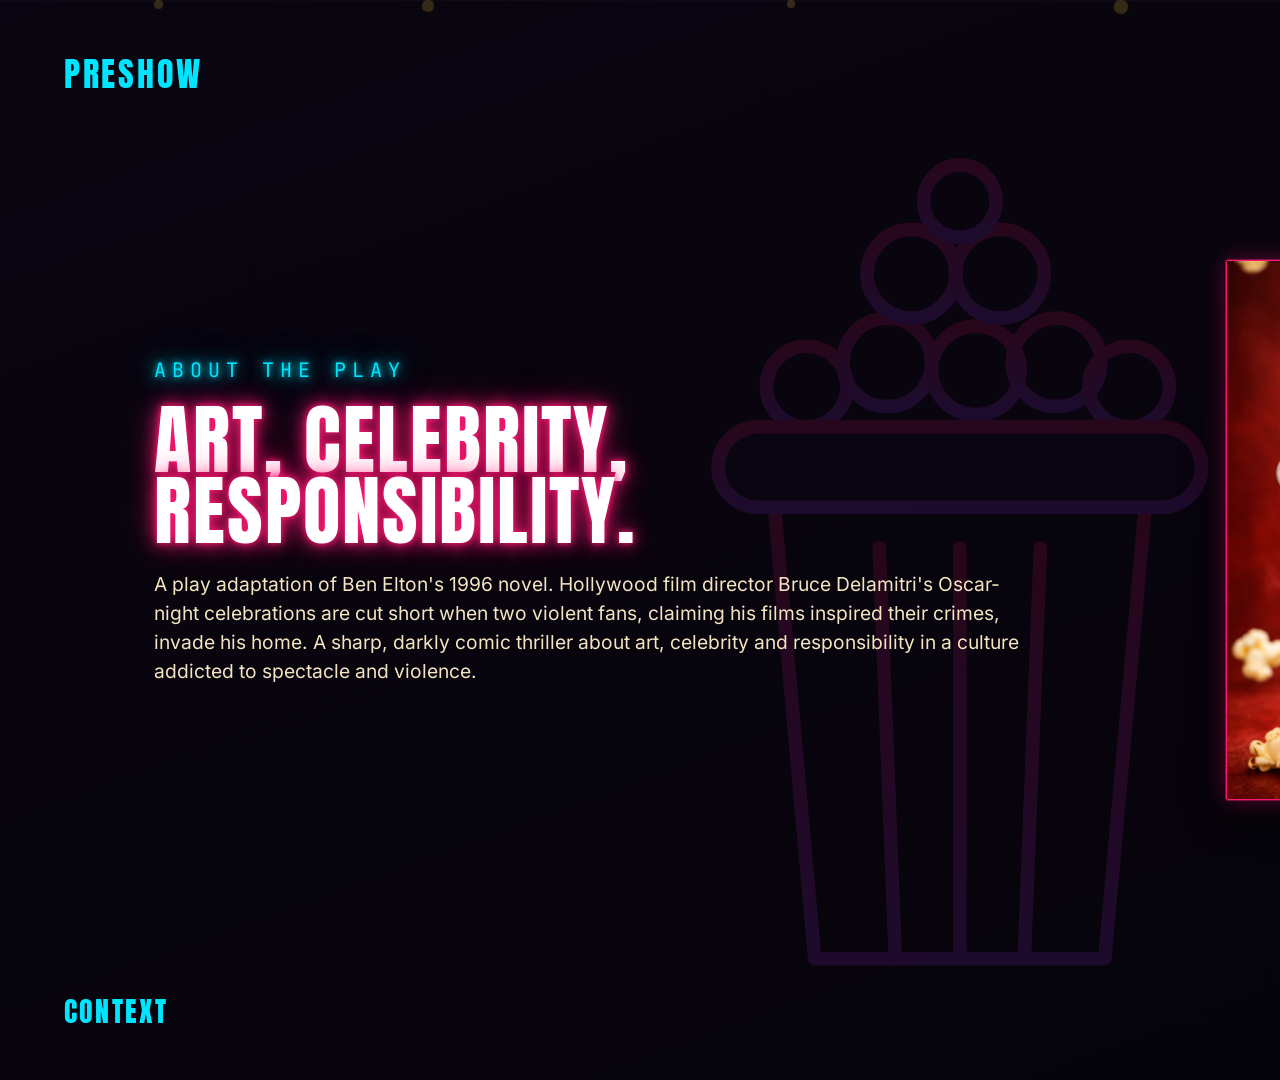
==== index.html @ e2b4a4ac "Popcorn foyer preview" ====
<!DOCTYPE html>
<html lang="en">
<head>
<meta charset="utf-8">
<meta name="viewport" content="width=device-width, initial-scale=1.0">
<title>Criterion Foyer Display</title>
<link rel="stylesheet" href="style.css">
</head>
<body class="nextgen-foyer" data-phase="preshow">
<div class="ng-shell">
  <div class="ng-watermark" aria-hidden="true"></div>

  <!-- Ambient layers (ported from popcorn-foyer-preview.html) -->
  <div class="ng-ambient" aria-hidden="true">
    <span class="kernel k1"></span>
    <span class="kernel k2"></span>
    <span class="kernel k3"></span>
    <span class="kernel k4"></span>
    <span class="kernel k5"></span>
    <span class="kernel k6"></span>
    <svg class="ng-bucket" viewBox="0 0 100 120" xmlns="http://www.w3.org/2000/svg" preserveAspectRatio="xMidYMid meet">
      <defs>
        <linearGradient id="wmGrad" x1="0" y1="0" x2="0" y2="1">
          <stop offset="0%" stop-color="#FF1A75"/>
          <stop offset="100%" stop-color="#B43BFF"/>
        </linearGradient>
      </defs>
      <g fill="none" stroke="url(#wmGrad)" stroke-width="1.4" stroke-linejoin="round" stroke-linecap="round">
        <circle cx="31" cy="41" r="5"/>
        <circle cx="41" cy="38" r="5.5"/>
        <circle cx="52" cy="39" r="5.5"/>
        <circle cx="62" cy="38" r="5.5"/>
        <circle cx="71" cy="41" r="5"/>
        <circle cx="44" cy="27" r="5.5"/>
        <circle cx="55" cy="27" r="5.5"/>
        <circle cx="50" cy="18" r="4.5"/>
        <path d="M 27 56 L 32 112 L 68 112 L 73 56"/>
        <line x1="40" y1="61" x2="42" y2="112"/>
        <line x1="50" y1="61" x2="50" y2="112"/>
        <line x1="60" y1="61" x2="58" y2="112"/>
        <rect x="20" y="46" width="60" height="10" rx="5" fill="#1A0E2A"/>
      </g>
    </svg>
  </div>

  <div class="on-air" id="on-air"><span class="on-air-dot"></span> <span>ON AIR</span></div>

  <div class="ng-topline">
    <div class="ng-phase" id="phase-label">Loading</div>
    <div class="ng-show" id="show-label">Criterion Theatre</div>
  </div>
  <div class="ng-stage" id="stage"></div>
  <div class="ng-caption" id="caption"></div>

  <div class="criterion-mark" title="The Criterion Theatre, Earlsdon" aria-hidden="true">
    <img src="assets/criterion-logo-neon.png?v=2" alt="">
  </div>
</div>

<script type="module">
  import { getActiveShow, startShowPolling } from "./js/show-resolver.js";
  import { loadTheme } from "./js/theme-loader.js";
  import { Scheduler } from "./js/scheduler.js";
  import { renderSlideHTML } from "./js/slide-templates.js";

  const params = new URLSearchParams(window.location.search);
  const dwellSeconds = params.get("dwell");
  function resolveRoute(searchParams) {
    const raw = (searchParams.get("phase") || searchParams.get("scene") || "preshow")
      .trim()
      .toLowerCase();
    const phases = new Set(["preshow", "interval", "postshow"]);
    const singleRoutes = {
      welcome: "welcome",
      tonight: "show-info",
    };
    if (raw === "coming-soon") {
      return {
        name: raw,
        phase: "preshow",
        template: null,
        heldTemplates: ["next-production", "next-production-2"],
      };
    }
    if (phases.has(raw)) {
      return { name: raw, phase: raw, template: null };
    }
    if (singleRoutes[raw]) {
      return { name: raw, phase: "preshow", template: singleRoutes[raw] };
    }
    return null;
  }

  function escapeHTML(value) {
    return String(value).replace(/[&<>"']/g, (character) => ({
      "&": "&amp;",
      "<": "&lt;",
      ">": "&gt;",
      '"': "&quot;",
      "'": "&#39;",
    })[character]);
  }

  const route = resolveRoute(params);
  const phase = route?.name || null;
  const houseOpen = params.get("houseOpen") === "1";
  const stage = document.getElementById("stage");
  const caption = document.getElementById("caption");
  const showLabel = document.getElementById("show-label");
  const phaseLabel = document.getElementById("phase-label");
  document.body.dataset.phase = route?.phase || "unavailable";
  let scheduler = null;
  let timer = null;
  let countdownTimer = null;
  let showInfo = null;
  let ctx = null;
  const missingSources = new Set();

  async function fetchJson(url) {
    const response = await fetch(`${url}${url.includes("?") ? "&" : "?"}t=${Date.now()}`, { cache: "no-store" });
    if (!response.ok) {
      throw new Error(`Failed to load ${url}`);
    }
    return response.json();
  }

  function describeItem(item) {
    if (!item) {
      return null;
    }
    if (item.template) {
      return item.template;
    }
    if (!item.source) {
      return item.tag || null;
    }
    try {
      const path = new URL(item.source).pathname;
      return path.split("/").slice(-2).join("/");
    } catch (error) {
      return item.source;
    }
  }

  async function updateState(current, next) {
    await fetch("api/state", {
      method: "POST",
      headers: { "Content-Type": "application/json" },
      body: JSON.stringify({
        show: showInfo?.id || null,
        phase,
        item: describeItem(current),
        next_item: describeItem(next),
      }),
    });
  }

  function setCaption(item) {
    caption.textContent = item?.tag
      ? `${item.tag.replace(/_/g, " ")}`
      : "";
  }

  function clearTimer() {
    if (timer) {
      window.clearTimeout(timer);
      timer = null;
    }
    if (countdownTimer) {
      window.clearInterval(countdownTimer);
      countdownTimer = null;
    }
  }

  function renderMissing(item) {
    if (!item?.source || missingSources.has(item.source)) {
      return;
    }
    missingSources.add(item.source);
    console.warn("Missing foyer asset:", item.source);
  }

  function renderSlide(entry) {
    document.body.classList.remove("media-active");
    ctx.countdown = getCountdownState();
    stage.innerHTML = renderSlideHTML(entry, ctx);
    if (entry.template === "countdown") {
      updateCountdown();
      countdownTimer = window.setInterval(updateCountdown, 60 * 1000);
    }
  }

  function renderVideo(item) {
    document.body.classList.add("media-active");
    stage.innerHTML = "";
    const video = document.createElement("video");
    video.className = "ng-media";
    video.autoplay = true;
    video.muted = true;
    video.playsInline = true;
    video.src = `${ctx.foyerPackBase.replace(/\/$/, "")}/${item.source.replace(/^\//, "")}`;
    video.onerror = () => {
      renderMissing(item);
      advance();
    };
    video.onended = () => advance();
    const videoMeta = ctx.videoItems[item.source] || item;
    if (videoMeta.captions?.required && videoMeta.captions?.verified !== true) {
      console.warn(
        "Spoken-word foyer video requires burnt-in open captions; playback is not blocked in Phase 1:",
        item.source,
      );
    }
    stage.appendChild(video);
  }

  function isVideo(item) {
    return Boolean(item?.source && /\.mp4($|\?)/i.test(item.source));
  }

  function dateAtTime(dateText, timeText) {
    if (!dateText || !/^\d{2}:\d{2}$/.test(timeText || "")) {
      return null;
    }
    const [year, month, day] = dateText.split("-").map(Number);
    const [hour, minute] = timeText.split(":").map(Number);
    return new Date(year, month - 1, day, hour, minute, 0, 0);
  }

  function minutesBetween(startText, endText) {
    const start = dateAtTime("2000-01-01", startText);
    let end = dateAtTime("2000-01-01", endText);
    if (!start || !end) {
      return null;
    }
    if (end < start) {
      end = new Date(end.getTime() + 24 * 60 * 60 * 1000);
    }
    return Math.round((end - start) / 60000);
  }

  function selectPerformance(performances) {
    const list = performances?.performances || [];
    const requestedDay = params.get("day");
    const today = new Date();
    const localDay = [
      today.getFullYear(),
      String(today.getMonth() + 1).padStart(2, "0"),
      String(today.getDate()).padStart(2, "0"),
    ].join("-");
    return list.find(entry => entry.date === requestedDay)
      || list.find(entry => entry.date === localDay)
      || list.find(entry => entry.date >= localDay)
      || list[list.length - 1]
      || null;
  }

  function countdownTarget(performance, showMeta) {
    if (!performance) {
      return null;
    }
    const intervalSignal = params.get("intervalNow") || params.get("now");
    const intervalMinutes = minutesBetween(
      performance.interval_at_estimated,
      performance.act_2_at_estimated,
    ) || Number(showMeta?.interval_minutes) || 20;
    if (intervalSignal) {
      const startedAt = dateAtTime(performance.date, intervalSignal);
      return startedAt
        ? new Date(startedAt.getTime() + intervalMinutes * 60000)
        : null;
    }
    return null;
  }

  function getCountdownState() {
    const target = ctx?.countdownTarget;
    if (!target) {
      return { minutes: null, state: "clear" };
    }
    const remainingMs = target.getTime() - Date.now();
    const countdownWindowMs = ((ctx.countdownWindowMinutes || 20) + 5) * 60000;
    if (remainingMs > 0) {
      if (remainingMs > countdownWindowMs) {
        return { minutes: null, state: "clear" };
      }
      return { minutes: Math.max(1, Math.ceil(remainingMs / 60000)), state: "counting" };
    }
    if (remainingMs >= -5 * 60000) {
      return { minutes: 0, state: "now" };
    }
    return { minutes: 0, state: "clear" };
  }

  function updateCountdown() {
    if (!ctx) {
      return;
    }
    const countdown = getCountdownState();
    ctx.countdown = countdown;
    const display = document.getElementById("countdown-display");
    const message = document.getElementById("countdown-caption");
    if (!display || !message) {
      return;
    }
    display.textContent = countdown.state === "counting"
      ? `${countdown.minutes} MIN`
      : (countdown.state === "now" ? "ACT II" : `~${ctx.countdownWindowMinutes} MIN INTERVAL`);
    message.textContent = countdown.state === "counting"
      ? "Please make your way back to your seats when you hear the bell."
      : (countdown.state === "now"
        ? "Please take your seats. Act II is about to begin."
        : "Please enjoy the interval.");
  }

  async function advance() {
    clearTimer();
    if (!scheduler) {
      return;
    }
    const current = scheduler.next();
    const next = scheduler.previewNext();
    if (!current) {
      return;
    }
    setCaption(current);
    if (isVideo(current)) {
      renderVideo(current);
    } else {
      renderSlide(current);
      timer = window.setTimeout(() => advance(), (current.dwell_seconds || 5) * 1000);
    }
    await updateState(current, next);
  }

  async function renderSingleRoute() {
    const current = { kind: "single", template: route.template, tag: route.name };
    setCaption(current);
    renderSlide(current);
    await updateState(current, null);
  }

  function heldRoutePlaylist(route, nextProductions) {
    const productionCount = nextProductions?.productions?.length || 0;
    return {
      items: (route.heldTemplates || [])
        .slice(0, productionCount)
        .map((template) => ({
          kind: "anchor",
          every_n: 1,
          template,
          tag: route.name,
          dwell_seconds: 11,
        })),
    };
  }

  async function buildScheduler() {
    showInfo = await getActiveShow();
    if (!showInfo?.paths?.foyerPack) {
      return;
    }
    const foyerPackBase = showInfo.paths.foyerPack;
    const showMeta = await fetchJson(`${foyerPackBase}/show.json`);
    let playlist = { items: [] };
    if (!route.template && !route.heldTemplates) {
      playlist = await fetchJson(`${foyerPackBase}/playlists/${route.phase}.json`);
    }
    let nextProductions = { productions: [] };
    let archiveMemories = { memories: [] };
    let performances = { performances: [] };
    try {
      nextProductions = await fetchJson(`${foyerPackBase}/next_productions.json`);
    } catch (error) {
      console.warn("next_productions.json unavailable:", error);
    }
    try {
      archiveMemories = await fetchJson(`${foyerPackBase}/archive_memories.json`);
    } catch (error) {
      console.warn("archive_memories.json unavailable:", error);
    }
    try {
      performances = await fetchJson(`${foyerPackBase}/performances.json`);
    } catch (error) {
      console.warn("performances.json unavailable:", error);
    }
    if (route.heldTemplates) {
      playlist = heldRoutePlaylist(route, nextProductions);
    }
    const performance = selectPerformance(performances);
    const countdownWindowMinutes = minutesBetween(
      performance?.interval_at_estimated,
      performance?.act_2_at_estimated,
    ) || Number(showMeta?.interval_minutes) || 20;
    ctx = {
      show: showMeta,
      nextProductions,
      archiveMemories,
      performances,
      performance,
      videoItems: Object.fromEntries(
        (playlist.items || [])
          .filter(item => isVideo(item))
          .map(item => [item.source, item]),
      ),
      countdownTarget: countdownTarget(performance, showMeta),
      countdownWindowMinutes,
      countdown: { minutes: null, state: "clear" },
      foyerPackBase,
    };
    showLabel.textContent = showMeta.title || showInfo.id;
    phaseLabel.textContent = route.name;
    if (!route.template) {
      scheduler = new Scheduler(playlist, {
        dwellSeconds,
        activeTriggers: houseOpen ? ["house-open"] : [],
      });
      await scheduler.init();
    }
  }

  function renderUnavailableRoute() {
    const requested = escapeHTML(params.get("phase") || params.get("scene") || "unknown");
    phaseLabel.textContent = "Unavailable";
    caption.textContent = "";
    stage.innerHTML = `<div class="slide active">
      <p class="eyebrow alert">Foyer scene not built</p>
      <h2 class="headline small">SCENE UNAVAILABLE</h2>
      <p class="body">No foyer phase is registered for <b style="color:var(--poster-yellow);">${requested}</b>.</p>
    </div>`;
  }

  async function boot() {
    await loadTheme();
    if (!route) {
      renderUnavailableRoute();
      return;
    }
    await buildScheduler();
    if (route.template) {
      await renderSingleRoute();
    } else {
      await advance();
    }
  }

  document.addEventListener("show:changed", async () => {
    clearTimer();
    await boot();
  });

  startShowPolling();
  boot();
</script>
</body>
</html>
---- style.css ----
/*
  Springboard Festival 2026 — shared scene stylesheet.
  Brand: dark teal/navy underwater photo background (#F3EFD2 cream
  for all type), Oswald display headlines, Inter for any small body text.
  Welcome scene uses SpringboardWelcome.jpg as a full-bleed image.
  Other scenes lay content on top of background-springboard-water.jpg.
*/

@font-face {
  font-family: 'Anton';
  font-style: normal;
  font-weight: 400;
  font-display: swap;
  src: url('assets/fonts/anton-latin.woff2') format('woff2');
}

@font-face {
  font-family: 'Bebas Neue';
  font-style: normal;
  font-weight: 400;
  font-display: swap;
  src: url('assets/fonts/bebas-neue-latin.woff2') format('woff2');
}

@font-face {
  font-family: 'Inter';
  font-style: normal;
  font-weight: 300 700;
  font-display: swap;
  src: url('assets/fonts/inter-latin.woff2') format('woff2');
}

@font-face {
  font-family: 'JetBrains Mono';
  font-style: normal;
  font-weight: 400 700;
  font-display: swap;
  src: url('assets/fonts/jetbrains-mono-latin.woff2') format('woff2');
}

@font-face {
  font-family: 'Oswald';
  font-style: normal;
  font-weight: 300 700;
  font-display: swap;
  src: url('assets/fonts/oswald-latin.woff2') format('woff2');
}

:root {
  --colour-primary: #1D4D4F;
  --colour-primary-text: #F3EFD2;
  --colour-accent: #6BA5C4;
  --colour-background: #02101e;
  --colour-background-text: #F3EFD2;
  --font-headline: 'Oswald', sans-serif;
  --font-body: 'Inter', sans-serif;
  --watermark-image: none;
  --watermark-opacity: 0.12;
  --cream: #F3EFD2;            /* primary text colour, matches lockup */
  --cream-dim: rgba(243,239,210,0.78);
  --cream-faint: rgba(243,239,210,0.55);
  --peacock: #6BA5C4;          /* eyebrow/subline blue from welcome image */
  --peacock-soft: rgba(107,165,196,0.65);
  --peacock-line: rgba(107,165,196,0.75);  /* thin vertical divider */
  --water-overlay: rgba(4, 14, 32, 0.55);  /* darken backdrop where text sits */
  --water-overlay-strong: rgba(4, 14, 32, 0.78);
  --stage-main:  #c0392b;
  --stage-ros:   #2980b9;
  --stage-floor: #27ae60;
  --stage-other: #7f8c8d;
}

* { box-sizing: border-box; margin: 0; padding: 0; }

html, body {
  width: 1920px;
  height: 1080px;
  background: #02101e;  /* deepest teal — visible behind images while loading */
  font-family: 'Inter', sans-serif;
  color: var(--cream);
  overflow: hidden;
}

/* ---------- BACKDROP ---------- */

.backdrop {
  position: absolute;
  inset: 0;
  width: 100%;
  height: 100%;
  z-index: 0;
  background: url('assets/background-springboard-water.jpg') center/cover no-repeat #02101e;
}

/* Vignette to make text more legible on busy water areas. Sits on top of
   the water image but underneath any hero overlay. */
.backdrop::after {
  content: "";
  position: absolute;
  inset: 0;
  background: linear-gradient(
    to right,
    var(--water-overlay-strong) 0%,
    var(--water-overlay) 50%,
    transparent 100%
  );
  pointer-events: none;
}

/* Welcome hero overlay. Sits on top of the water backdrop and fades in/out
   on .active, giving us a smooth crossfade between hero and water rather
   than the previous instant snap. When the hero is fully opaque it covers
   the water and its vignette completely. */
.backdrop-hero {
  position: absolute;
  inset: 0;
  width: 100%;
  height: 100%;
  z-index: 0;
  background: url('assets/SpringboardLogo.jpg') center/cover no-repeat;
  opacity: 0;
  transition: opacity 1.6s ease;
  pointer-events: none;
}
.backdrop-hero.active { opacity: 1; }

.scene {
  position: absolute;
  inset: 0;
  z-index: 1;
  display: flex;
  padding: 60px 80px;
}

/* Vertical peacock divider removed at David's request (25 Apr).
   Reinstate via the rule below if it's wanted again later.
   .scene:not(.scene-welcome)::before { ... } */

/* ---------- TYPOGRAPHY ---------- */

.eyebrow {
  font-family: 'Oswald', sans-serif;
  font-weight: 500;
  letter-spacing: 0.14em;
  text-transform: uppercase;
  font-size: 38px;
  color: var(--peacock);
}

.headline {
  font-family: 'Oswald', sans-serif;
  font-weight: 700;
  text-transform: uppercase;
  font-size: 200px;
  line-height: 0.92;
  letter-spacing: -0.01em;
  color: var(--cream);
}
.headline.tight  { font-size: 150px; }
.headline.medium { font-size: 110px; }
.headline.small  { font-size:  78px; }

.subline {
  font-family: 'Oswald', sans-serif;
  font-weight: 500;
  text-transform: uppercase;
  letter-spacing: 0.18em;
  font-size: 38px;
  color: var(--peacock);
  margin-top: 30px;
}

/* ---------- LAYOUT ZONES ---------- */

.left-zone {
  width: 60%;
  display: flex;
  flex-direction: column;
  justify-content: center;
  padding-right: 60px;
}

/* Bottom-right Criterion lockup. Uses David's CriLogo_Clean.png as a CSS
   mask, with cream background-color showing through — that recolours the
   pure-white PNG to brand cream without needing to re-export the image. */
.lockup {
  position: absolute;
  right: 80px;
  bottom: 50px;
  width: 180px;
  height: 180px;
  z-index: 2;
  background-color: var(--cream);
  -webkit-mask: url('assets/criterion-logo.png') no-repeat center / contain;
          mask: url('assets/criterion-logo.png') no-repeat center / contain;
}
/* The <img> inside is hidden — kept in markup for accessibility/alt-text. */
.lockup img { display: none; }

/* ---------- SCENE: WELCOME (full-bleed hero) ---------- */
/* The JPG provides all the design.  The lockup overlay is shown on the
   welcome scene too (when David supplies a logo-free hero image), so the
   lockup position stays consistent across every scene in the rotation. */

/* ---------- SCENE: TONIGHT ---------- */

.scene-tonight {
  flex-direction: column;
  padding: 70px 100px 240px 100px;  /* extra bottom padding clears the 180px lockup */
}
.scene-tonight .top-bar {
  display: flex;
  align-items: baseline;
  justify-content: space-between;
  margin-bottom: 36px;
}
.scene-tonight .top-bar .date-tag {
  font-family: 'Oswald', sans-serif;
  font-weight: 500;
  font-size: 32px;
  letter-spacing: 0.14em;
  text-transform: uppercase;
  color: var(--peacock);
}
.scene-tonight .running-order {
  flex: 1;
  display: grid;
  grid-template-columns: 1fr 1fr;
  column-gap: 80px;
  align-content: start;
}
.scene-tonight .running-order .col {
  display: flex;
  flex-direction: column;
  gap: 14px;
}
.scene-tonight .row {
  display: grid;
  grid-template-columns: 130px 100px 1fr;
  gap: 18px;
  align-items: center;
  padding: 12px 0;
  border-bottom: 1px solid rgba(243,239,210,0.15);
  color: var(--cream);
}
.scene-tonight .row .time {
  font-family: 'Oswald', sans-serif;
  font-weight: 600;
  font-size: 32px;
}
.scene-tonight .row .act {
  font-family: 'Oswald', sans-serif;
  font-weight: 400;
  font-size: 32px;
  text-transform: uppercase;
  letter-spacing: 0.02em;
}
.scene-tonight .row.is-interval { opacity: 0.55; font-style: italic; }
.scene-tonight .row.is-closing  { opacity: 0.55; }

/* Stage badge */
.stage-badge {
  font-family: 'Oswald', sans-serif;
  font-size: 16px;
  font-weight: 600;
  text-transform: uppercase;
  letter-spacing: 0.1em;
  padding: 5px 11px;
  border-radius: 4px;
  color: white;
  text-align: center;
  background: var(--stage-other);
  display: inline-block;
  width: fit-content;
}
.stage-badge.stage-Main  { background: var(--stage-main); }
.stage-badge.stage-Ros   { background: var(--stage-ros); }
.stage-badge.stage-Side  { background: var(--stage-ros); }
.stage-badge.stage-Floor { background: var(--stage-floor); }

/* ---------- SCENE: NEXT UP ---------- */

.scene-next .left-zone {
  gap: 24px;
  width: 55%;       /* leaves 45% for the image area on the right */
  padding-right: 60px;
}
.scene-next .next-act-name {
  font-family: 'Oswald', sans-serif;
  font-weight: 700;
  font-size: 140px;
  line-height: 0.95;
  text-transform: uppercase;
  color: var(--cream);
  margin-top: 4px;
}
.scene-next .next-meta {
  display: flex;
  align-items: center;
  gap: 24px;
  margin-top: 4px;
}
.scene-next .next-time {
  font-family: 'Oswald', sans-serif;
  font-size: 80px;             /* up from 60 — gives time a bit more weight */
  font-weight: 600;
  line-height: 1;
  color: var(--cream);
  letter-spacing: -0.01em;
}
.scene-next .stage-badge {
  font-size: 30px;
  padding: 10px 22px;
}
.scene-next .blurb {
  margin-top: 22px;
  font-size: 28px;
  font-weight: 400;
  line-height: 1.45;
  color: var(--cream);
  max-width: 900px;
}
/* Byline (writer/director on plays) — kept deliberately quiet so it
   doesn't visually compete with the act name above. */
.scene-next .byline {
  margin-top: 12px;
  font-family: 'Oswald', sans-serif;
  font-weight: 400;
  font-size: 18px;
  letter-spacing: 0.18em;
  text-transform: uppercase;
  color: var(--peacock-soft);
  opacity: 0.85;
}

/* Image area on the right of the Next-up scene.
   object-fit: contain so portrait headshots and landscape film-stills both
   show in full, without weird cropping. The dark navy fill shows through
   as letterboxing — looks intentional against the water backdrop. */
.scene-next .next-image-wrap {
  position: absolute;
  top: 90px;
  right: 80px;
  width: 700px;
  height: 560px;
  border-radius: 12px;
  overflow: hidden;
  z-index: 1;
  background: rgba(2,14,32,0.65);
  box-shadow: 0 12px 40px rgba(0,0,0,0.4);
}
.scene-next .next-image-wrap img {
  width: 100%;
  height: 100%;
  object-fit: contain;
  display: block;
}

/* Duo composite — for collaborations like Andrea/Lewis or Sharan + Juggy.
   Two images side-by-side, each filling half the panel.  Uses cover so
   each portrait fills its half cleanly; the seam in the middle reads
   as a visual cue for "collaboration". */
.scene-next .next-image-wrap.duo {
  display: grid;
  grid-template-columns: 1fr 1fr;
  gap: 4px;
  background: rgba(2,14,32,0.85);  /* shows as a thin divider line */
}
.scene-next .next-image-wrap.duo img {
  width: 100%;
  height: 100%;
  object-fit: cover;
  border-radius: 0;
}

/* ---------- SCENE: INTERVAL ---------- */

.scene-interval .left-zone { gap: 24px; }
.scene-interval .headline { font-size: 300px; letter-spacing: 0.01em; }
.scene-interval .resume-time {
  font-family: 'Oswald', sans-serif;
  font-weight: 500;
  font-size: 50px;
  letter-spacing: 0.14em;
  text-transform: uppercase;
  color: var(--peacock);
  margin-top: 30px;
}

/* ---------- SCENE: COMING SOON ---------- */

.scene-coming-soon {
  flex-direction: column;
  padding: 70px 100px 240px 100px;  /* extra bottom padding clears the 180px lockup */
}
.scene-coming-soon .top-bar {
  display: flex;
  align-items: baseline;
  justify-content: space-between;
  margin-bottom: 50px;
}
.scene-coming-soon .top-bar .date-tag {
  font-family: 'Oswald', sans-serif;
  font-weight: 500;
  font-size: 28px;
  letter-spacing: 0.14em;
  text-transform: uppercase;
  color: var(--peacock);
}
.scene-coming-soon .cards {
  display: grid;
  grid-template-columns: repeat(3, 1fr);
  gap: 36px;
  align-content: start;   /* cards size to content, sit at top of grid */
}
.scene-coming-soon .card {
  background: rgba(4,14,32,0.55);
  border: 1px solid rgba(243,239,210,0.18);
  border-radius: 12px;
  padding: 0;            /* image goes to the edge; body has its own padding */
  display: flex;
  flex-direction: column;
  color: var(--cream);
  overflow: hidden;
}
.scene-coming-soon .card .card-image {
  width: 100%;
  height: 240px;
  background: rgba(4,14,32,0.7);
}
.scene-coming-soon .card .card-image img {
  width: 100%;
  height: 100%;
  object-fit: cover;
  display: block;
}
/* Night card panels (.scene-night-cards): use contain so portrait headshots
   and logos show in full with dark letterboxing rather than being cropped.
   Scoped to avoid changing the Coming Soon cards which use cover intentionally. */
.scene-night-cards .card .card-image img {
  object-fit: contain;
}
/* Duo card — two collaborators sharing one image slot (e.g. Andrea/Lewis).
   Each half fills its column with cover so faces aren't pillarboxed. */
.scene-night-cards .card .card-image.duo {
  display: grid;
  grid-template-columns: 1fr 1fr;
  grid-template-rows: 1fr;
  gap: 2px;
  background: rgba(4,14,32,0.85);
  overflow: hidden;
}
.scene-night-cards .card .card-image.duo img {
  width: 100%;
  height: 100%;
  min-height: 0;
  object-fit: cover;
  display: block;
}

.scene-coming-soon .card .card-body {
  padding: 24px 28px 28px 28px;
  display: flex;
  flex-direction: column;
  gap: 10px;
  flex: 1;
}
.card .card-title {
  font-family: 'Oswald', sans-serif;
  font-weight: 700;
  text-transform: uppercase;
  font-size: 52px;
  line-height: 0.95;
  letter-spacing: -0.01em;
}
.card .card-subtitle {
  font-family: 'Oswald', sans-serif;
  font-weight: 400;
  font-size: 26px;
  letter-spacing: 0.04em;
  margin-top: -8px;
  opacity: 0.85;
}
.card .card-meta {
  font-family: 'Oswald', sans-serif;
  font-weight: 500;
  letter-spacing: 0.14em;
  font-size: 20px;
  text-transform: uppercase;
  color: var(--peacock);
}
.card .card-writer {
  font-family: 'Oswald', sans-serif;
  font-weight: 400;
  letter-spacing: 0.04em;
  font-size: 22px;
  color: var(--cream-dim);
}
.card .card-blurb {
  font-size: 20px;
  line-height: 1.5;
  margin-top: 4px;
}
/* Old name kept for backward compatibility — same styling as card-meta. */
.card .card-dates {
  font-family: 'Oswald', sans-serif;
  font-weight: 500;
  letter-spacing: 0.14em;
  font-size: 20px;
  text-transform: uppercase;
  color: var(--peacock);
}

/* ---------- ROTATION CONTAINER ----------
   Crossfade timing: scene fades 1.6s, matching the backdrop-hero crossfade
   so hero ↔ water and Welcome-lockup ↔ Tonight-content move together.
   Both sides of the fade are visible simultaneously, so the eye never sees
   an empty water frame between scenes. */
.rotation > .scene { opacity: 0; transition: opacity 1.6s ease; }
.rotation > .scene.active { opacity: 1; }

body.nextgen-foyer,
body.announcement-overlay-page {
  width: 1920px;
  height: 1080px;
  background:
    radial-gradient(circle at top right, rgba(255,255,255,0.08), transparent 34%),
    linear-gradient(180deg, rgba(0,0,0,0.20), rgba(0,0,0,0.55)),
    var(--colour-background);
  color: var(--colour-background-text);
}

.ng-shell {
  position: relative;
  width: 100%;
  height: 100%;
  overflow: hidden;
  background:
    linear-gradient(160deg, rgba(0,0,0,0.08), rgba(0,0,0,0.45)),
    var(--colour-background);
}

.ng-watermark {
  position: absolute;
  inset: 0;
  background-image: var(--watermark-image);
  background-repeat: no-repeat;
  background-position: bottom 48px right 48px;
  background-size: 440px auto;
  opacity: var(--watermark-opacity);
  pointer-events: none;
}

.ng-topline {
  position: absolute;
  top: 48px;
  left: 64px;
  right: 64px;
  z-index: 2;
  display: flex;
  justify-content: space-between;
  align-items: baseline;
  gap: 24px;
}

.ng-phase,
.ng-show,
.ng-caption,
.announcement-overlay {
  text-transform: uppercase;
  letter-spacing: 0.08em;
}

.ng-phase {
  font-family: var(--font-headline);
  font-size: 34px;
  color: var(--colour-accent);
}

.ng-show {
  font-family: var(--font-headline);
  font-size: 34px;
  color: var(--colour-primary-text);
}

.ng-stage {
  position: absolute;
  inset: 0;
  display: grid;
  place-items: center;
}

.ng-media {
  width: 100%;
  height: 100%;
  object-fit: contain;
  display: block;
}

.ng-caption {
  position: absolute;
  left: 64px;
  right: 64px;
  bottom: 48px;
  z-index: 2;
  font-family: var(--font-headline);
  font-size: 28px;
  color: var(--colour-accent);
}

.announcement-overlay {
  position: absolute;
  top: 0;
  left: 0;
  right: 0;
  min-height: 32%;
  padding: 44px 64px;
  background: rgba(0, 0, 0, 0.82);
  border-bottom: 8px solid var(--colour-primary);
  color: var(--colour-primary-text);
  font-family: var(--font-headline);
  font-size: 64px;
  line-height: 1.05;
  display: flex;
  align-items: center;
  box-shadow: 0 16px 40px rgba(0,0,0,0.35);
}

.announcement-overlay.hidden {
  display: none;
}

/* =====================================================================
   FOY-01 — Neon Noir live-HTML foyer slides.
   Ported from shows/popcorn-2026/foyer-pack/popcorn-foyer.html and
   scoped to .nextgen-foyer so it cannot leak into the Springboard scenes.
   Neon palette is defaulted here and may be overridden by theme-loader.js
   from branding/theme.json.
   ===================================================================== */

body.nextgen-foyer {
  /* core ink */
  --ink:           #0A0612;
  --ink-2:         #1A0E2A;
  --ink-3:         #25143C;
  /* neon signals */
  --neon-magenta:  #FF1A75;
  --neon-cyan:     #00E5FF;
  --neon-violet:   #B43BFF;
  /* poster-tied accents */
  --poster-yellow: #FFD434;
  --poster-red:    #B11D2E;
  /* type */
  --cream:         #F4E5C2;
  --cream-2:       #BFB39F;
  --lavender:      #C8B9D8;
  --white:         #FFFFFF;
  --dim:           #6A5E7E;
  /* glows */
  --glow-magenta:  0 0 6px #FF1A75, 0 0 18px #FF1A75, 0 0 36px rgba(255, 26, 117, 0.5);
  --glow-cyan:     0 0 6px #00E5FF, 0 0 18px #00E5FF, 0 0 36px rgba(0, 229, 255, 0.5);
  --glow-yellow:   0 0 4px #FFD434, 0 0 14px rgba(255, 212, 52, 0.65);

  background:
    radial-gradient(ellipse 80% 60% at 30% 25%, rgba(180, 59, 255, 0.18), transparent 70%),
    radial-gradient(ellipse 70% 70% at 75% 80%, rgba(255, 26, 117, 0.12), transparent 70%),
    linear-gradient(180deg, var(--ink) 0%, var(--ink-2) 100%);
  color: var(--cream);
}

/* ---- ambient layers ---- */
.nextgen-foyer .ng-ambient {
  position: absolute;
  inset: 0;
  z-index: 1;
  overflow: hidden;
  pointer-events: none;
}
/* faint scanlines for CRT/CCTV feel */
.nextgen-foyer .ng-ambient::after {
  content: '';
  position: absolute;
  inset: 0;
  background-image: linear-gradient(
    to bottom,
    rgba(255, 255, 255, 0.025) 0px,
    rgba(255, 255, 255, 0.025) 1px,
    transparent 1px,
    transparent 3px
  );
  mix-blend-mode: overlay;
}
.nextgen-foyer .ng-bucket {
  position: absolute;
  top: 50%;
  left: 50%;
  transform: translate(-50%, -50%);
  width: 42%;
  aspect-ratio: 5 / 6;
  opacity: 0.13;
  background: center / contain no-repeat url("data:image/svg+xml,%3Csvg xmlns='http://www.w3.org/2000/svg' viewBox='0 0 100 120'%3E%3Cdefs%3E%3ClinearGradient id='g' x1='0' y1='0' x2='0' y2='1'%3E%3Cstop stop-color='%23FF1A75'/%3E%3Cstop offset='1' stop-color='%23B43BFF'/%3E%3C/linearGradient%3E%3C/defs%3E%3Cg fill='none' stroke='url(%23g)' stroke-width='1.7' stroke-linejoin='round' stroke-linecap='round'%3E%3Ccircle cx='31' cy='41' r='5'/%3E%3Ccircle cx='41' cy='38' r='5.5'/%3E%3Ccircle cx='52' cy='39' r='5.5'/%3E%3Ccircle cx='62' cy='38' r='5.5'/%3E%3Ccircle cx='71' cy='41' r='5'/%3E%3Ccircle cx='44' cy='27' r='5.5'/%3E%3Ccircle cx='55' cy='27' r='5.5'/%3E%3Ccircle cx='50' cy='18' r='4.5'/%3E%3Cpath d='M27 56L32 112H68L73 56'/%3E%3Cpath d='M40 61L42 112M50 61V112M60 61L58 112'/%3E%3Crect x='20' y='46' width='60' height='10' rx='5' fill='%231A0E2A'/%3E%3C/g%3E%3C/svg%3E");
}
.nextgen-foyer .ng-bucket > * { display: none; }
.nextgen-foyer .kernel {
  position: absolute;
  width: 14px;
  height: 14px;
  border-radius: 50% 60% 50% 70% / 60% 50% 70% 50%;
  background: var(--poster-yellow);
  opacity: 0.18;
  box-shadow: 0 0 8px rgba(255, 212, 52, 0.3);
  animation: ng-drift linear infinite;
}
@keyframes ng-drift {
  0%   { transform: translate(0, -10vh) rotate(0deg);   opacity: 0; }
  10%  { opacity: 0.18; }
  90%  { opacity: 0.18; }
  100% { transform: translate(8px, 110vh) rotate(360deg); opacity: 0; }
}
.nextgen-foyer .k1 { left: 8%;  width: 9px;  height: 9px;  animation-duration: 28s; animation-delay: 0s;  }
.nextgen-foyer .k2 { left: 22%; width: 12px; height: 12px; animation-duration: 34s; animation-delay: -8s; }
.nextgen-foyer .k3 { left: 41%; width: 8px;  height: 8px;  animation-duration: 40s; animation-delay: -22s;}
.nextgen-foyer .k4 { left: 58%; width: 14px; height: 14px; animation-duration: 26s; animation-delay: -14s;}
.nextgen-foyer .k5 { left: 73%; width: 10px; height: 10px; animation-duration: 36s; animation-delay: -3s; }
.nextgen-foyer .k6 { left: 89%; width: 11px; height: 11px; animation-duration: 31s; animation-delay: -18s;}

/* ON-AIR indicator (preshow/interval) */
.nextgen-foyer .on-air {
  position: absolute;
  top: 48px;
  right: 64px;
  display: flex;
  gap: 10px;
  align-items: center;
  font-family: 'JetBrains Mono', monospace;
  font-size: 18px;
  letter-spacing: 4px;
  color: var(--cream-2);
  z-index: 5;
  opacity: 0.55;
}
.nextgen-foyer .on-air-dot {
  width: 14px;
  height: 14px;
  border-radius: 50%;
  background: var(--neon-magenta);
  box-shadow: var(--glow-magenta);
  animation: ng-pulse 2.2s ease-in-out infinite;
}
@keyframes ng-pulse {
  0%, 100% { opacity: 0.45; }
  50%      { opacity: 1.0; }
}
body.nextgen-foyer[data-phase="postshow"] .on-air { display: none; }

/* Criterion neon lockup. The asset owns its palette and glow treatment. */
.nextgen-foyer .criterion-mark {
  position: absolute;
  bottom: 18px;
  right: 28px;
  width: 163px;
  opacity: 0.8;
  z-index: 4;
  pointer-events: none;
}
.nextgen-foyer .criterion-mark img {
  display: block;
  width: 100%;
  height: auto;
}
body.nextgen-foyer[data-phase="postshow"] .criterion-mark { opacity: 0.4; }

/* The slide stage sits above ambient layers. */
.nextgen-foyer .ng-stage { z-index: 3; }

/* ---- slide base ---- */
.nextgen-foyer .slide {
  position: absolute;
  inset: 0;
  padding: 9% 8% 10% 8%;
  display: flex;
  flex-direction: column;
  justify-content: center;
  z-index: 3;
  opacity: 0;
  animation: ng-fade-in 700ms ease forwards;
}
.nextgen-foyer .slide.active { opacity: 1; }
@keyframes ng-fade-in { from { opacity: 0; } to { opacity: 1; } }

.nextgen-foyer .eyebrow {
  font-family: 'JetBrains Mono', monospace;
  font-weight: 400;
  font-size: 20px;
  letter-spacing: 6px;
  text-transform: uppercase;
  color: var(--neon-cyan);
  margin: 0 0 22px 0;
  text-shadow: var(--glow-cyan);
}
.nextgen-foyer .eyebrow.warn  { color: var(--poster-yellow); text-shadow: var(--glow-yellow); }
.nextgen-foyer .eyebrow.alert { color: var(--poster-red); text-shadow: 0 0 6px rgba(177, 29, 46, 0.8), 0 0 16px rgba(177, 29, 46, 0.5); }
.nextgen-foyer .eyebrow.calm  { color: var(--lavender); text-shadow: none; }

.nextgen-foyer .headline {
  font-family: 'Anton', sans-serif;
  font-weight: 400;
  font-size: 9vw;
  line-height: 0.92;
  letter-spacing: 2px;
  color: var(--white);
  margin: 0 0 24px 0;
  text-shadow: var(--glow-magenta);
  text-transform: uppercase;
}
.nextgen-foyer .headline.small  { font-size: 6vw; }
.nextgen-foyer .headline.medium { font-size: 7.5vw; }
.nextgen-foyer .headline.outline {
  color: transparent;
  -webkit-text-stroke: 2px var(--neon-magenta);
  text-shadow: none;
}
.nextgen-foyer .headline.cyan { text-shadow: var(--glow-cyan); }
.nextgen-foyer .headline.cyan.outline { -webkit-text-stroke-color: var(--neon-cyan); }

.nextgen-foyer .subhead {
  font-family: 'Bebas Neue', sans-serif;
  font-size: 3vw;
  letter-spacing: 4px;
  color: var(--cream);
  margin: 0 0 20px 0;
  text-transform: uppercase;
}
.nextgen-foyer .subhead.cyan { color: var(--neon-cyan); text-shadow: var(--glow-cyan); }

.nextgen-foyer .body {
  font-family: 'Inter', sans-serif;
  font-size: 1.5vw;
  line-height: 1.5;
  color: var(--cream);
  max-width: 76%;
  margin: 0 0 18px 0;
}
.nextgen-foyer .body.small { font-size: 1.2vw; max-width: 70%; }
.nextgen-foyer .body.mono  { font-family: 'JetBrains Mono', monospace; font-size: 1.1vw; letter-spacing: 1.5px; color: var(--lavender); }

.nextgen-foyer .footline {
  font-family: 'JetBrains Mono', monospace;
  font-size: 0.95vw;
  color: var(--cream-2);
  letter-spacing: 3px;
  text-transform: uppercase;
  margin-top: 32px;
}
.nextgen-foyer .footline .sep,
.nextgen-foyer .sep { color: var(--neon-magenta); margin: 0 12px; }

.nextgen-foyer .author {
  font-family: 'Bebas Neue', sans-serif;
}

/* two-column lists (cast / warnings full) */
.nextgen-foyer .two-col {
  display: grid;
  grid-template-columns: 1fr 1fr;
  column-gap: 6%;
  row-gap: 12px;
  margin-top: 12px;
}
.nextgen-foyer .cast-row {
  display: flex;
  justify-content: space-between;
  align-items: baseline;
  padding: 10px 0;
  border-bottom: 1px solid rgba(200, 185, 216, 0.15);
  font-size: 1.35vw;
}
.nextgen-foyer .cast-role {
  color: var(--lavender);
  font-family: 'Bebas Neue', sans-serif;
  letter-spacing: 2px;
}
.nextgen-foyer .cast-actor {
  color: var(--white);
  font-weight: 500;
  text-align: right;
}

/* warning chips (top-3) */
.nextgen-foyer .warning-list {
  display: flex;
  flex-direction: column;
  gap: 14px;
  margin-top: 12px;
  max-width: 88%;
}
.nextgen-foyer .warning-row {
  display: flex;
  align-items: center;
  gap: 18px;
}
.nextgen-foyer .warning-tag {
  flex-shrink: 0;
  font-family: 'Anton', sans-serif;
  font-size: 1.6vw;
  letter-spacing: 1.5px;
  text-transform: uppercase;
  color: var(--poster-yellow);
  border: 1.5px solid var(--poster-yellow);
  padding: 6px 14px;
  border-radius: 3px;
  box-shadow: var(--glow-yellow);
  min-width: 230px;
  text-align: center;
}
.nextgen-foyer .warning-detail {
  font-size: 1.15vw;
  color: var(--cream);
  line-height: 1.4;
}

/* pill (tbc markers) */
.nextgen-foyer .pill {
  display: inline-block;
  padding: 2px 8px;
  background: rgba(255, 212, 52, 0.12);
  color: var(--poster-yellow);
  border-radius: 3px;
  font-family: 'JetBrains Mono', monospace;
  font-size: 0.8vw;
  letter-spacing: 1px;
  margin-right: 6px;
}

/* posters */
.nextgen-foyer .poster-frame {
  position: relative;
  overflow: hidden;
  background: linear-gradient(135deg, rgba(255, 26, 117, 0.15), rgba(0, 229, 255, 0.10));
  border: 1.5px solid var(--neon-magenta);
  box-shadow:
    0 0 0 1px rgba(255, 26, 117, 0.4),
    0 0 24px rgba(255, 26, 117, 0.35),
    0 14px 40px rgba(0, 0, 0, 0.7);
  border-radius: 2px;
}
.nextgen-foyer .poster-frame.cyan {
  border-color: var(--neon-cyan);
  box-shadow:
    0 0 0 1px rgba(0, 229, 255, 0.4),
    0 0 24px rgba(0, 229, 255, 0.35),
    0 14px 40px rgba(0, 0, 0, 0.7);
}
.nextgen-foyer .poster-frame.muted {
  border-color: rgba(200, 185, 216, 0.45);
  box-shadow:
    0 0 0 1px rgba(200, 185, 216, 0.2),
    0 8px 24px rgba(0, 0, 0, 0.6);
}
.nextgen-foyer .poster-frame img {
  display: block;
  width: 100%;
  height: 100%;
  object-fit: cover;
}
.nextgen-foyer .poster-frame.contain img {
  object-fit: contain;
  background: linear-gradient(135deg, #100822 0%, #1A0E2A 100%);
}
.nextgen-foyer .poster-frame .fallback {
  display: none;
  width: 100%;
  height: 100%;
  align-items: center;
  justify-content: center;
  flex-direction: column;
  text-align: center;
  padding: 18px;
  font-family: 'JetBrains Mono', monospace;
  font-size: 0.9vw;
  color: var(--cream-2);
  letter-spacing: 2px;
}
.nextgen-foyer .poster-frame .fallback strong {
  display: block;
  font-family: 'Anton', sans-serif;
  font-size: 1.8vw;
  letter-spacing: 3px;
  color: var(--neon-magenta);
  margin-bottom: 8px;
}
.nextgen-foyer .poster-frame.missing img { display: none; }
.nextgen-foyer .poster-frame.missing .fallback { display: flex; }

/* split layout: type left, poster right */
.nextgen-foyer .split-layout {
  display: grid;
  grid-template-columns: 1.2fr 0.85fr;
  gap: 6%;
  align-items: center;
  height: 100%;
}
.nextgen-foyer .split-layout .poster-frame {
  aspect-ratio: 1 / 1;
  width: 100%;
  justify-self: end;
  max-width: 540px;
}
.nextgen-foyer .split-text > * { margin-left: 0; }

/* Interval countdown */
.nextgen-foyer .countdown-display {
  font-family: 'Anton', sans-serif;
  font-size: 13vw;
  line-height: 0.9;
  letter-spacing: 5px;
  color: var(--white);
  text-shadow: var(--glow-cyan);
}
.nextgen-foyer .countdown-caption {
  margin-top: 34px;
  color: var(--cream-2);
}

/* Postshow archive and coming-soon treatments. */
.nextgen-foyer .poster-frame.muted {
  border-color: rgba(200, 185, 216, 0.45);
  box-shadow:
    0 0 0 1px rgba(200, 185, 216, 0.2),
    0 8px 24px rgba(0, 0, 0, 0.6);
}
.nextgen-foyer .poster-frame.feature {
  border-color: var(--poster-yellow);
  box-shadow:
    0 0 0 1px rgba(255, 212, 52, 0.5),
    0 0 26px rgba(177, 29, 46, 0.45),
    0 14px 40px rgba(0, 0, 0, 0.7);
}
.nextgen-foyer .archive-thumb-wrap {
  display: grid;
  grid-template-columns: 1.5fr 0.9fr;
  gap: 5%;
  align-items: center;
  margin-top: 10px;
}
.nextgen-foyer .archive-thumb-wrap .poster-frame {
  width: 100%;
  max-width: 260px;
  max-height: 320px;
  aspect-ratio: 3 / 4;
  justify-self: end;
}
.nextgen-foyer .archive-text .body { max-width: none; }
.nextgen-foyer .archive-attribution {
  font-family: 'JetBrains Mono', monospace;
  font-size: 0.9vw;
  color: var(--cream-2);
  letter-spacing: 2px;
  margin-top: 10px;
}
.nextgen-foyer .archive-attribution .attr-name { color: var(--neon-cyan); }
.nextgen-foyer .review-quote {
  font-family: 'Inter', sans-serif;
  font-style: italic;
  font-size: 1.3vw;
  line-height: 1.5;
  color: var(--cream);
  border-left: 2px solid var(--neon-cyan);
  padding-left: 18px;
  margin: 10px 0;
  max-width: 90%;
}
.nextgen-foyer .review-quote .source {
  display: block;
  font-style: normal;
  font-family: 'JetBrains Mono', monospace;
  font-size: 0.9vw;
  color: var(--cream-2);
  margin-top: 8px;
  letter-spacing: 2px;
}

/* Phase tonal overrides from the signed-off foyer design. */
body.nextgen-foyer[data-phase="interval"] .ng-shell {
  background:
    radial-gradient(ellipse 80% 60% at 70% 30%, rgba(0, 229, 255, 0.18), transparent 70%),
    radial-gradient(ellipse 70% 70% at 25% 75%, rgba(180, 59, 255, 0.10), transparent 70%),
    linear-gradient(180deg, var(--ink) 0%, var(--ink-2) 100%);
}
body.nextgen-foyer[data-phase="interval"] .slide .headline { text-shadow: var(--glow-cyan); }
body.nextgen-foyer[data-phase="interval"] .slide .eyebrow:not(.warn):not(.alert):not(.calm) {
  color: var(--poster-yellow);
  text-shadow: var(--glow-yellow);
}
body.nextgen-foyer[data-phase="interval"] .on-air-dot {
  background: var(--neon-cyan);
  box-shadow: var(--glow-cyan);
}
body.nextgen-foyer[data-phase="postshow"] .ng-shell {
  background:
    radial-gradient(ellipse 80% 60% at 50% 60%, rgba(180, 59, 255, 0.08), transparent 70%),
    linear-gradient(180deg, #060309 0%, #100820 100%);
}
body.nextgen-foyer[data-phase="postshow"] .slide .headline {
  text-shadow: 0 0 4px rgba(255, 255, 255, 0.4), 0 0 18px rgba(200, 185, 216, 0.2);
}
body.nextgen-foyer[data-phase="postshow"] .kernel { opacity: 0.10; }

/* Authentic full-frame video: no ambient, labels, captions, or brand overlay. */
body.nextgen-foyer.media-active .ng-ambient,
body.nextgen-foyer.media-active .on-air,
body.nextgen-foyer.media-active .ng-topline,
body.nextgen-foyer.media-active .ng-caption,
body.nextgen-foyer.media-active .criterion-mark {
  display: none;
}
body.nextgen-foyer.media-active .ng-stage {
  position: absolute;
  inset: 0;
  z-index: 20;
}
body.nextgen-foyer.media-active .ng-media {
  width: 100%;
  height: 100%;
  display: block;
  object-fit: contain;
  background: #000;
}

/* unknown-template fallback card uses the alert eyebrow + standard body. */
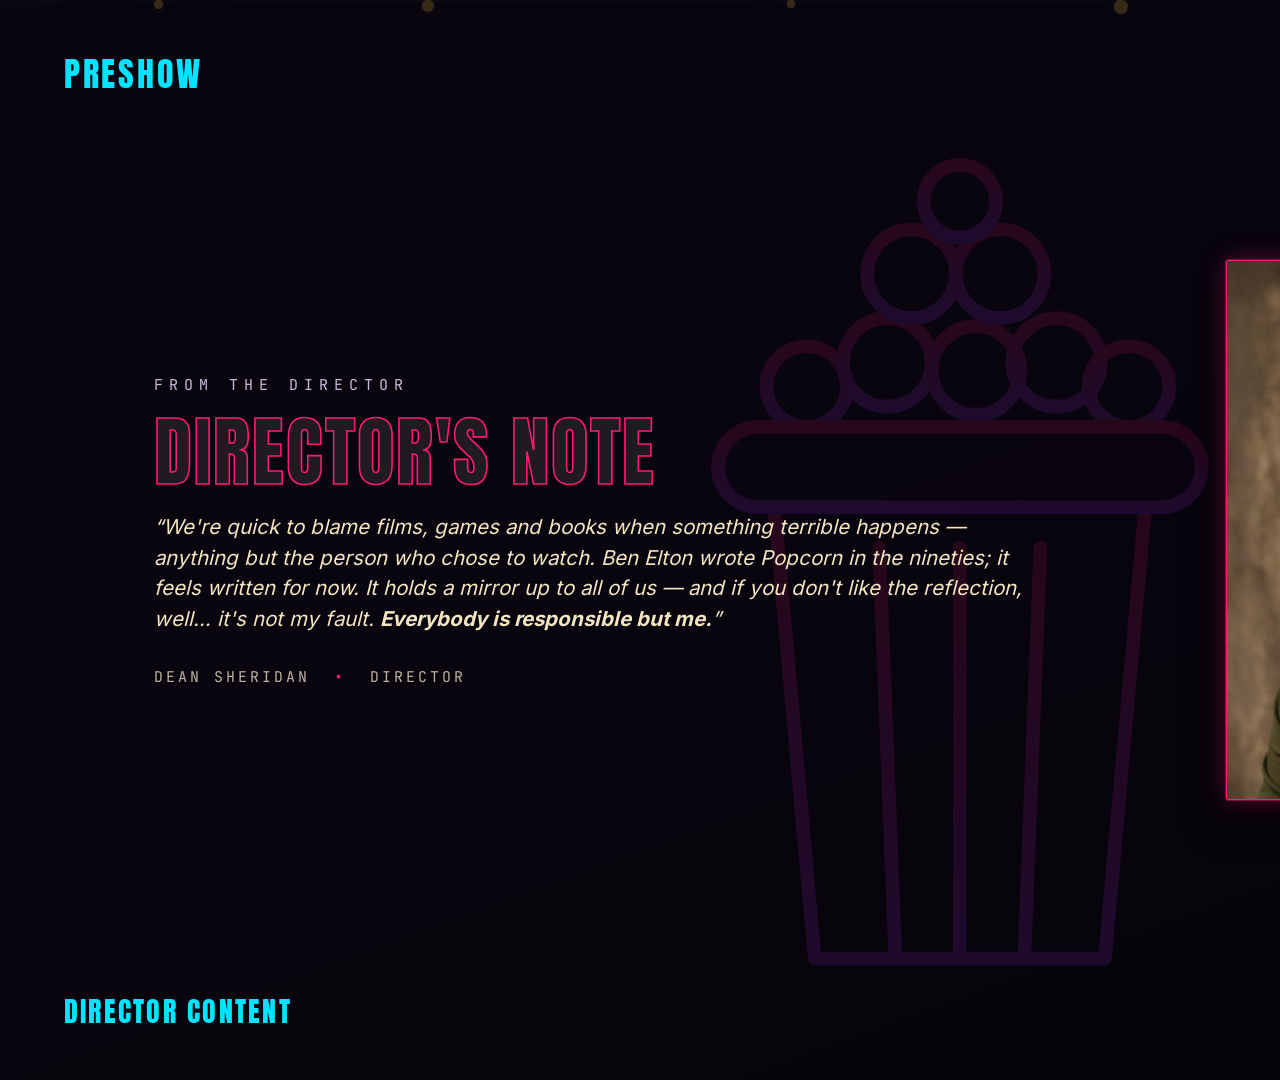
==== commit 01852e16: "Refresh Popcorn foyer preview - 2026-06-25 review tweaks" ====
--- a/index.html
+++ b/index.html
@@ -43,8 +43,6 @@
     </svg>
   </div>
 
-  <div class="on-air" id="on-air"><span class="on-air-dot"></span> <span>ON AIR</span></div>
-
   <div class="ng-topline">
     <div class="ng-phase" id="phase-label">Loading</div>
     <div class="ng-show" id="show-label">Criterion Theatre</div>
--- a/style.css
+++ b/style.css
@@ -523,11 +523,18 @@
 body.announcement-overlay-page {
   width: 1920px;
   height: 1080px;
-  background:
-    radial-gradient(circle at top right, rgba(255,255,255,0.08), transparent 34%),
-    linear-gradient(180deg, rgba(0,0,0,0.20), rgba(0,0,0,0.55)),
-    var(--colour-background);
+  /* Transparent: this page exists ONLY as an OBS Browser Source stacked over the
+     foyer scenes (see README). It was opaque ink+gradients until 2026-06-11, which
+     blacked out the underlying scene the first time the source was wired correctly. */
+  background: transparent;
   color: var(--colour-background-text);
+  overflow: hidden;
+  --ink: #0A0612;
+  --ink-2: #1A0E2A;
+  --neon-magenta: #FF1A75;
+  --neon-cyan: #00E5FF;
+  --poster-yellow: #FFD434;
+  --cream: #F4E5C2;
 }
 
 .ng-shell {
@@ -609,25 +616,112 @@
 }
 
 .announcement-overlay {
-  position: absolute;
-  top: 0;
+  position: fixed;
   left: 0;
   right: 0;
-  min-height: 32%;
-  padding: 44px 64px;
-  background: rgba(0, 0, 0, 0.82);
-  border-bottom: 8px solid var(--colour-primary);
-  color: var(--colour-primary-text);
+  bottom: 0;
+  z-index: 10;
+  box-sizing: border-box;
+  display: flex;
+  justify-content: center;
+  padding: 0 64px 40px;
+  pointer-events: none;
+  opacity: 0;
+  transform: translateY(28px);
+  transition: opacity 420ms ease, transform 420ms ease;
+}
+
+.announcement-overlay-page[data-pos="top"] .announcement-overlay {
+  top: 0;
+  bottom: auto;
+  padding: 40px 64px 0;
+  transform: translateY(-28px);
+}
+
+.announcement-overlay.show {
+  opacity: 1;
+  transform: translateY(0);
+}
+
+.announcement-band {
+  position: relative;
+  box-sizing: border-box;
+  width: 100%;
+  max-width: 1500px;
+  min-height: 112px;
+  max-height: 156px;
+  padding: 22px 34px;
+  display: flex;
+  align-items: center;
+  gap: 26px;
+  overflow: hidden;
+  background: rgba(10, 6, 18, 0.92);
+  background: linear-gradient(
+    180deg,
+    color-mix(in srgb, var(--ink, #0A0612) 92%, transparent),
+    color-mix(in srgb, var(--ink-2, #1A0E2A) 92%, transparent)
+  );
+  border: 2px solid var(--neon-magenta, #FF1A75);
+  border-left: 12px solid var(--neon-cyan, #00E5FF);
+  border-radius: 14px;
+  box-shadow: 0 14px 40px rgba(0, 0, 0, 0.55);
+}
+
+.announcement-overlay-page[data-kind="nudge"] .announcement-band {
+  border-color: var(--poster-yellow, #FFD434);
+  border-left-color: var(--poster-yellow, #FFD434);
+}
+
+.announcement-kicker {
+  flex: 0 0 auto;
+  padding-right: 26px;
+  border-right: 1px solid rgba(255, 255, 255, 0.18);
   font-family: var(--font-headline);
-  font-size: 64px;
-  line-height: 1.05;
-  display: flex;
-  align-items: center;
-  box-shadow: 0 16px 40px rgba(0,0,0,0.35);
-}
-
-.announcement-overlay.hidden {
-  display: none;
+  font-size: 30px;
+  font-weight: 600;
+  letter-spacing: 0.18em;
+  white-space: nowrap;
+  color: var(--neon-cyan, #00E5FF);
+}
+
+.announcement-overlay-page[data-kind="nudge"] .announcement-kicker {
+  color: var(--poster-yellow, #FFD434);
+}
+
+.announcement-text {
+  flex: 1 1 auto;
+  min-width: 0;
+  color: var(--cream, var(--colour-primary-text, #F4E5C2));
+  font-family: var(--font-headline);
+  font-size: 52px;
+  font-weight: 500;
+  line-height: 1.08;
+  letter-spacing: 0.01em;
+  text-transform: none;
+  display: -webkit-box;
+  -webkit-box-orient: vertical;
+  -webkit-line-clamp: 2;
+  overflow: hidden;
+}
+
+.announcement-progress {
+  position: absolute;
+  left: 0;
+  bottom: 0;
+  width: 100%;
+  height: 4px;
+  background: var(--neon-cyan, #00E5FF);
+  transform: scaleX(0);
+  transform-origin: left center;
+}
+
+.announcement-overlay-page[data-kind="nudge"] .announcement-progress {
+  background: var(--poster-yellow, #FFD434);
+}
+
+.announcement-overlay-page[data-pos="top"] .announcement-progress {
+  top: 0;
+  bottom: auto;
 }
 
 /* =====================================================================
@@ -656,10 +750,11 @@
   --lavender:      #C8B9D8;
   --white:         #FFFFFF;
   --dim:           #6A5E7E;
-  /* glows */
-  --glow-magenta:  0 0 6px #FF1A75, 0 0 18px #FF1A75, 0 0 36px rgba(255, 26, 117, 0.5);
-  --glow-cyan:     0 0 6px #00E5FF, 0 0 18px #00E5FF, 0 0 36px rgba(0, 229, 255, 0.5);
-  --glow-yellow:   0 0 4px #FFD434, 0 0 14px rgba(255, 212, 52, 0.65);
+  /* glows — toned down 2026-06-24 (Chris: bloom overpowering, esp. cyan
+     coming-soon). Mirrors popcorn-foyer.html: crisp neon edge, cut wide halo. */
+  --glow-magenta:  0 0 3px rgba(255, 26, 117, 0.85), 0 0 11px rgba(255, 26, 117, 0.40), 0 0 22px rgba(255, 26, 117, 0.20);
+  --glow-cyan:     0 0 3px rgba(0, 229, 255, 0.80), 0 0 11px rgba(0, 229, 255, 0.38), 0 0 20px rgba(0, 229, 255, 0.18);
+  --glow-yellow:   0 0 3px rgba(255, 212, 52, 0.80), 0 0 9px rgba(255, 212, 52, 0.38);
 
   background:
     radial-gradient(ellipse 80% 60% at 30% 25%, rgba(180, 59, 255, 0.18), transparent 70%),
@@ -791,7 +886,7 @@
 .nextgen-foyer .eyebrow {
   font-family: 'JetBrains Mono', monospace;
   font-weight: 400;
-  font-size: 20px;
+  font-size: 15px;
   letter-spacing: 6px;
   text-transform: uppercase;
   color: var(--neon-cyan);
@@ -816,8 +911,8 @@
 .nextgen-foyer .headline.small  { font-size: 6vw; }
 .nextgen-foyer .headline.medium { font-size: 7.5vw; }
 .nextgen-foyer .headline.outline {
-  color: transparent;
-  -webkit-text-stroke: 2px var(--neon-magenta);
+  color: rgba(244, 229, 194, 0.10);
+  -webkit-text-stroke: 1.6px var(--neon-magenta);
   text-shadow: none;
 }
 .nextgen-foyer .headline.cyan { text-shadow: var(--glow-cyan); }
@@ -835,18 +930,18 @@
 
 .nextgen-foyer .body {
   font-family: 'Inter', sans-serif;
-  font-size: 1.5vw;
+  font-size: min(1.6vw, 2.3vh);
   line-height: 1.5;
   color: var(--cream);
   max-width: 76%;
   margin: 0 0 18px 0;
 }
-.nextgen-foyer .body.small { font-size: 1.2vw; max-width: 70%; }
-.nextgen-foyer .body.mono  { font-family: 'JetBrains Mono', monospace; font-size: 1.1vw; letter-spacing: 1.5px; color: var(--lavender); }
+.nextgen-foyer .body.small { font-size: min(1.38vw, 2vh); max-width: 72%; }
+.nextgen-foyer .body.mono  { font-family: 'JetBrains Mono', monospace; font-size: min(1.25vw, 1.8vh); letter-spacing: 1.5px; color: var(--lavender); }
 
 .nextgen-foyer .footline {
   font-family: 'JetBrains Mono', monospace;
-  font-size: 0.95vw;
+  font-size: min(1.18vw, 1.65vh);
   color: var(--cream-2);
   letter-spacing: 3px;
   text-transform: uppercase;
@@ -873,7 +968,7 @@
   align-items: baseline;
   padding: 10px 0;
   border-bottom: 1px solid rgba(200, 185, 216, 0.15);
-  font-size: 1.35vw;
+  font-size: min(1.5vw, 2.2vh);
 }
 .nextgen-foyer .cast-role {
   color: var(--lavender);
@@ -914,7 +1009,7 @@
   text-align: center;
 }
 .nextgen-foyer .warning-detail {
-  font-size: 1.15vw;
+  font-size: min(1.32vw, 1.9vh);
   color: var(--cream);
   line-height: 1.4;
 }
@@ -1008,6 +1103,57 @@
 }
 .nextgen-foyer .split-text > * { margin-left: 0; }
 
+/* Lower-third (TV-news band) — ported from popcorn-foyer.html for parity.
+   Not yet wired to a template, kept here so the type tier matches the source. */
+.nextgen-foyer .lower-third {
+  position: absolute;
+  left: 0;
+  right: 0;
+  bottom: 12%;
+  padding: 0 8%;
+}
+.nextgen-foyer .lower-third-bar {
+  display: flex;
+  align-items: stretch;
+  border: 2px solid var(--poster-yellow);
+  background: rgba(10, 6, 18, 0.85);
+  box-shadow: var(--glow-yellow);
+}
+.nextgen-foyer .lower-third-tag {
+  background: var(--poster-yellow);
+  color: var(--ink);
+  font-family: 'Anton', sans-serif;
+  font-size: 1.7vw;
+  letter-spacing: 3px;
+  padding: 16px 24px;
+  text-transform: uppercase;
+  display: flex;
+  align-items: center;
+}
+.nextgen-foyer .lower-third-body {
+  flex: 1;
+  padding: 16px 24px;
+  color: var(--cream);
+  font-size: min(1.38vw, 2vh);
+  align-self: center;
+}
+
+/* Photo-gallery grid — rehearsal (preshow) + cast montage (postshow).
+   Copied from popcorn-foyer.html .photo-grid. Each cell shows the neon
+   "photo pending" fallback until Chris's photos land in assets/photos/. */
+.nextgen-foyer .photo-grid {
+  display: grid;
+  grid-template-columns: repeat(3, 1fr);
+  gap: 2.5%;
+  margin-top: 22px;
+  height: 54%;
+}
+.nextgen-foyer .photo-grid .poster-frame {
+  width: 100%;
+  height: 100%;
+  aspect-ratio: auto;
+}
+
 /* Interval countdown */
 .nextgen-foyer .countdown-display {
   font-family: 'Anton', sans-serif;
@@ -1050,10 +1196,10 @@
   aspect-ratio: 3 / 4;
   justify-self: end;
 }
-.nextgen-foyer .archive-text .body { max-width: none; }
+.nextgen-foyer .archive-text .body { max-width: none; font-size: min(1.34vw, 2.1vh); }
 .nextgen-foyer .archive-attribution {
   font-family: 'JetBrains Mono', monospace;
-  font-size: 0.9vw;
+  font-size: min(1.08vw, 1.55vh);
   color: var(--cream-2);
   letter-spacing: 2px;
   margin-top: 10px;
@@ -1062,7 +1208,7 @@
 .nextgen-foyer .review-quote {
   font-family: 'Inter', sans-serif;
   font-style: italic;
-  font-size: 1.3vw;
+  font-size: min(1.45vw, 2.1vh);
   line-height: 1.5;
   color: var(--cream);
   border-left: 2px solid var(--neon-cyan);
@@ -1074,7 +1220,7 @@
   display: block;
   font-style: normal;
   font-family: 'JetBrains Mono', monospace;
-  font-size: 0.9vw;
+  font-size: min(1.08vw, 1.55vh);
   color: var(--cream-2);
   margin-top: 8px;
   letter-spacing: 2px;
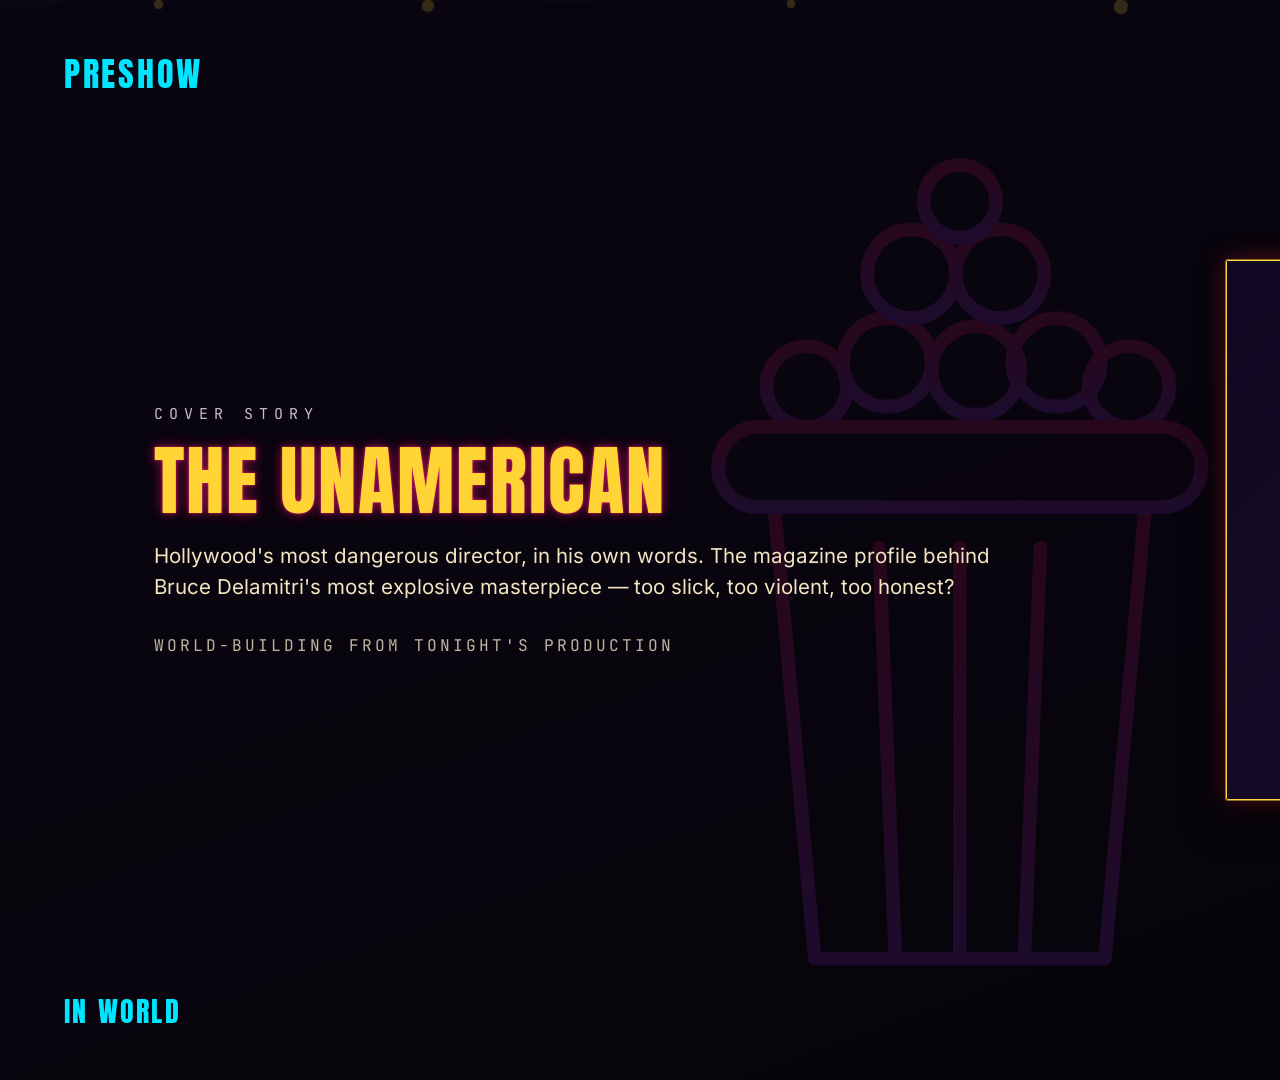
==== commit 68f78784: "Refresh Popcorn foyer preview - 2026-06-26" ====
--- a/index.html
+++ b/index.html
@@ -4,7 +4,7 @@
 <meta charset="utf-8">
 <meta name="viewport" content="width=device-width, initial-scale=1.0">
 <title>Criterion Foyer Display</title>
-<link rel="stylesheet" href="style.css">
+<link rel="stylesheet" href="style.css?v=20260626b">
 </head>
 <body class="nextgen-foyer" data-phase="preshow">
 <div class="ng-shell">
@@ -59,7 +59,7 @@
   import { getActiveShow, startShowPolling } from "./js/show-resolver.js";
   import { loadTheme } from "./js/theme-loader.js";
   import { Scheduler } from "./js/scheduler.js";
-  import { renderSlideHTML } from "./js/slide-templates.js";
+  import { renderSlideHTML } from "./js/slide-templates.js?v=20260626b";
 
   const params = new URLSearchParams(window.location.search);
   const dwellSeconds = params.get("dwell");
@@ -304,6 +304,7 @@
     display.textContent = countdown.state === "counting"
       ? `${countdown.minutes} MIN`
       : (countdown.state === "now" ? "ACT II" : `~${ctx.countdownWindowMinutes} MIN INTERVAL`);
+    display.classList.toggle("is-label", countdown.state === "clear");
     message.textContent = countdown.state === "counting"
       ? "Please make your way back to your seats when you hear the bell."
       : (countdown.state === "now"
--- a/style.css
+++ b/style.css
@@ -648,7 +648,7 @@
   box-sizing: border-box;
   width: 100%;
   max-width: 1500px;
-  min-height: 112px;
+  min-height: 96px;
   max-height: 156px;
   padding: 22px 34px;
   display: flex;
@@ -662,9 +662,9 @@
     color-mix(in srgb, var(--ink-2, #1A0E2A) 92%, transparent)
   );
   border: 2px solid var(--neon-magenta, #FF1A75);
-  border-left: 12px solid var(--neon-cyan, #00E5FF);
+  border-left: 8px solid var(--neon-cyan, #00E5FF);
   border-radius: 14px;
-  box-shadow: 0 14px 40px rgba(0, 0, 0, 0.55);
+  box-shadow: 0 10px 28px rgba(0, 0, 0, 0.45);
 }
 
 .announcement-overlay-page[data-kind="nudge"] .announcement-band {
@@ -677,7 +677,7 @@
   padding-right: 26px;
   border-right: 1px solid rgba(255, 255, 255, 0.18);
   font-family: var(--font-headline);
-  font-size: 30px;
+  font-size: 24px;
   font-weight: 600;
   letter-spacing: 0.18em;
   white-space: nowrap;
@@ -691,9 +691,9 @@
 .announcement-text {
   flex: 1 1 auto;
   min-width: 0;
-  color: var(--cream, var(--colour-primary-text, #F4E5C2));
+  color: var(--cream-2, var(--colour-primary-text, #F4E5C2));
   font-family: var(--font-headline);
-  font-size: 52px;
+  font-size: clamp(26px, 3.1vw, 40px);
   font-weight: 500;
   line-height: 1.08;
   letter-spacing: 0.01em;
@@ -936,12 +936,12 @@
   max-width: 76%;
   margin: 0 0 18px 0;
 }
-.nextgen-foyer .body.small { font-size: min(1.38vw, 2vh); max-width: 72%; }
+.nextgen-foyer .body.small { font-size: min(1.55vw, 2.25vh); max-width: 72%; }
 .nextgen-foyer .body.mono  { font-family: 'JetBrains Mono', monospace; font-size: min(1.25vw, 1.8vh); letter-spacing: 1.5px; color: var(--lavender); }
 
 .nextgen-foyer .footline {
   font-family: 'JetBrains Mono', monospace;
-  font-size: min(1.18vw, 1.65vh);
+  font-size: min(1.3vw, 1.8vh);
   color: var(--cream-2);
   letter-spacing: 3px;
   text-transform: uppercase;
@@ -983,19 +983,15 @@
 
 /* warning chips (top-3) */
 .nextgen-foyer .warning-list {
-  display: flex;
-  flex-direction: column;
-  gap: 14px;
-  margin-top: 12px;
-  max-width: 88%;
-}
-.nextgen-foyer .warning-row {
-  display: flex;
+  display: grid;
+  grid-template-columns: minmax(300px, 21vw) 1fr;
+  column-gap: 3%;
+  row-gap: 16px;
   align-items: center;
-  gap: 18px;
+  max-width: 94%;
+  margin-top: 18px;
 }
 .nextgen-foyer .warning-tag {
-  flex-shrink: 0;
   font-family: 'Anton', sans-serif;
   font-size: 1.6vw;
   letter-spacing: 1.5px;
@@ -1005,13 +1001,13 @@
   padding: 6px 14px;
   border-radius: 3px;
   box-shadow: var(--glow-yellow);
-  min-width: 230px;
   text-align: center;
 }
 .nextgen-foyer .warning-detail {
-  font-size: min(1.32vw, 1.9vh);
+  font-size: min(1.46vw, 2.05vh);
   color: var(--cream);
   line-height: 1.4;
+  text-align: left;
 }
 
 /* pill (tbc markers) */
@@ -1163,9 +1159,71 @@
   color: var(--white);
   text-shadow: var(--glow-cyan);
 }
+.nextgen-foyer .countdown-display.is-label {
+  font-size: 6vw;
+}
 .nextgen-foyer .countdown-caption {
   margin-top: 34px;
   color: var(--cream-2);
+}
+
+/* Coming-up "scan to book" QR + ticket CTA */
+.nextgen-foyer .book-row {
+  display: flex;
+  align-items: center;
+  gap: 22px;
+  margin-top: 22px;
+}
+.nextgen-foyer .book-qr {
+  flex: 0 0 auto;
+  text-align: center;
+}
+.nextgen-foyer .book-qr-frame {
+  width: 8vw;
+  max-width: 120px;
+  aspect-ratio: 1 / 1;
+  background: #FFFFFF;
+  border: 2px solid var(--neon-cyan);
+  border-radius: 6px;
+  box-shadow: var(--glow-cyan);
+  padding: 6%;
+  display: flex;
+  align-items: center;
+  justify-content: center;
+}
+.nextgen-foyer .book-qr-frame img {
+  width: 100%;
+  height: 100%;
+  object-fit: contain;
+}
+.nextgen-foyer .book-qr-fallback {
+  font-family: 'Anton', sans-serif;
+  color: #111;
+  letter-spacing: 2px;
+}
+.nextgen-foyer .book-qr-caption {
+  font-family: 'JetBrains Mono', monospace;
+  font-size: min(1.05vw, 1.5vh);
+  color: var(--neon-cyan);
+  letter-spacing: 2px;
+  margin-top: 9px;
+  text-transform: uppercase;
+}
+.nextgen-foyer .ticket-cta {
+  font-family: 'JetBrains Mono', monospace;
+  font-size: min(1.5vw, 2vh);
+  color: var(--neon-cyan);
+  letter-spacing: 1.5px;
+  text-transform: none;
+}
+.nextgen-foyer .tickets-pending {
+  margin-top: 22px;
+  font-family: 'JetBrains Mono', monospace;
+  font-size: min(1.3vw, 1.8vh);
+  color: var(--cream-2);
+  letter-spacing: 1px;
+  text-transform: none;
+  opacity: 0.85;
 }
 
 /* Postshow archive and coming-soon treatments. */
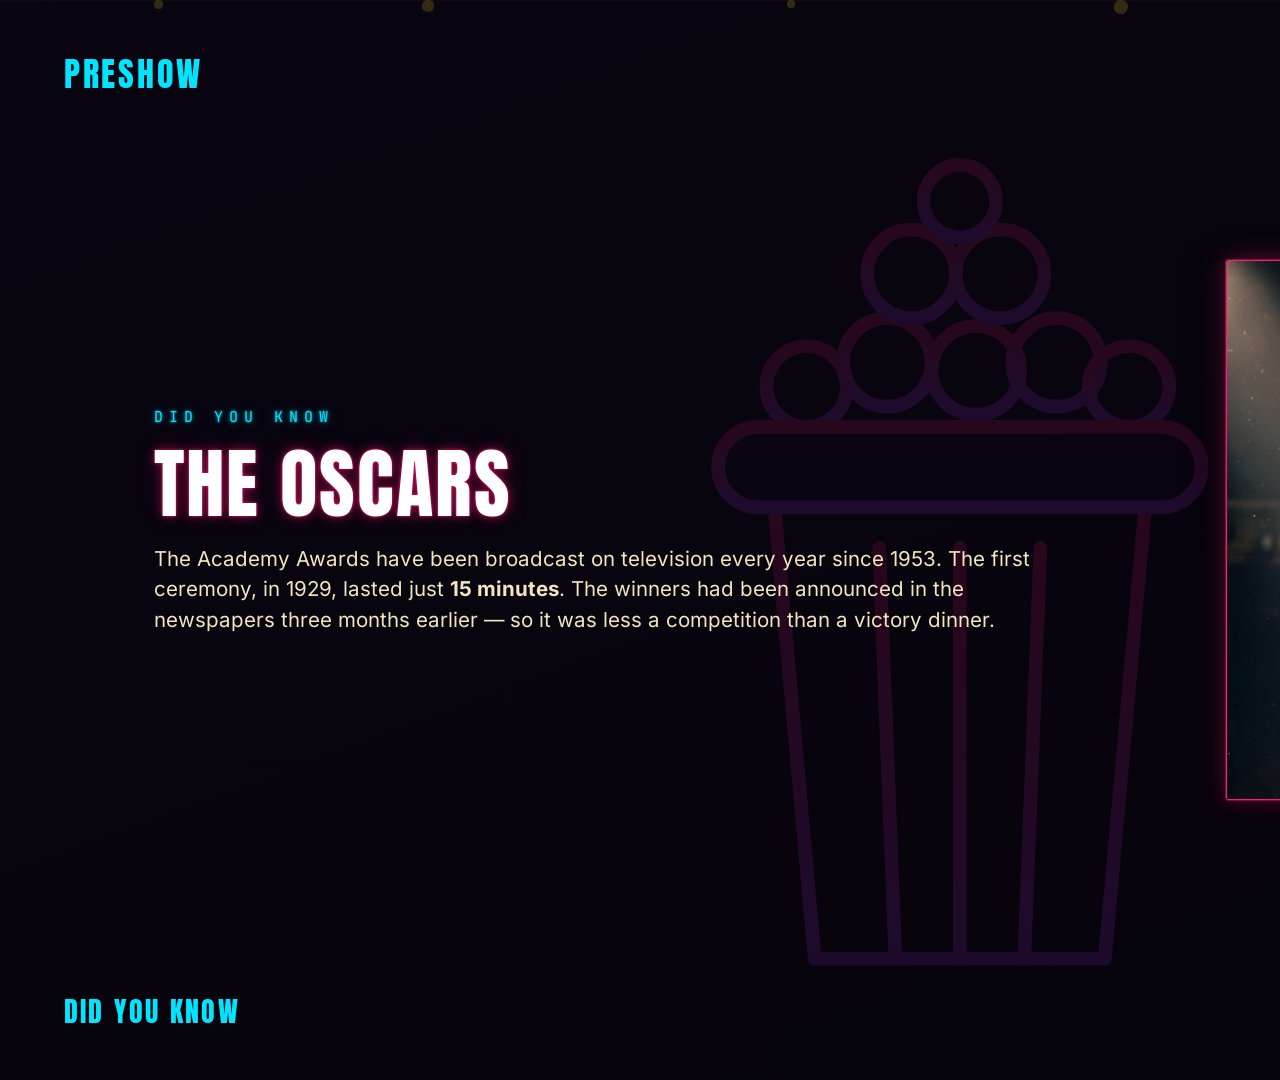
==== commit 62806a89: "Refresh Popcorn foyer preview - 2026-06-26" ====
--- a/index.html
+++ b/index.html
@@ -99,9 +99,26 @@
     })[character]);
   }
 
-  const route = resolveRoute(params);
-  const phase = route?.name || null;
+  function referenceId(ref) {
+    if (!ref) {
+      return null;
+    }
+    const hashIndex = ref.indexOf("#");
+    return hashIndex >= 0 ? ref.slice(hashIndex + 1) : ref;
+  }
+
+  let route = resolveRoute(params);
+  let phase = route?.name || null;
   const houseOpen = params.get("houseOpen") === "1";
+
+  // --- Preview / review mode (?preview=1) state. Inert in broadcast. ---
+  const preview = params.get("preview") === "1";
+  let previewPaused = false;
+  let previewDwellOverride = null;
+  const previewHistory = [];
+  let previewIndex = -1;
+  let previewBarBuilt = false;
+  let currentPlaylistItems = [];
   const stage = document.getElementById("stage");
   const caption = document.getElementById("caption");
   const showLabel = document.getElementById("show-label");
@@ -199,9 +216,15 @@
     video.src = `${ctx.foyerPackBase.replace(/\/$/, "")}/${item.source.replace(/^\//, "")}`;
     video.onerror = () => {
       renderMissing(item);
-      advance();
+      if (!(preview && previewPaused)) {
+        advance();
+      }
     };
-    video.onended = () => advance();
+    video.onended = () => {
+      if (!(preview && previewPaused)) {
+        advance();
+      }
+    };
     const videoMeta = ctx.videoItems[item.source] || item;
     if (videoMeta.captions?.required && videoMeta.captions?.verified !== true) {
       console.warn(
@@ -323,11 +346,17 @@
       return;
     }
     setCaption(current);
+    if (preview) {
+      recordPreviewHistory(current);
+    }
     if (isVideo(current)) {
       renderVideo(current);
     } else {
       renderSlide(current);
-      timer = window.setTimeout(() => advance(), (current.dwell_seconds || 5) * 1000);
+      if (!(preview && previewPaused)) {
+        const dwell = (preview && previewDwellOverride) ? previewDwellOverride : (current.dwell_seconds || 5);
+        timer = window.setTimeout(() => advance(), dwell * 1000);
+      }
     }
     await updateState(current, next);
   }
@@ -416,6 +445,7 @@
       });
       await scheduler.init();
     }
+    currentPlaylistItems = playlist.items || [];
   }
 
   function renderUnavailableRoute() {
@@ -429,8 +459,203 @@
     </div>`;
   }
 
+  // =====================================================================
+  // Preview / review controller (?preview=1). Builds on the engine hooks
+  // above (advance / renderSlide / renderVideo / setCaption / clearTimer /
+  // buildScheduler). None of this runs or mutates state in broadcast mode.
+  // =====================================================================
+  function renderPreviewEntry(entry) {
+    setCaption(entry);
+    if (isVideo(entry)) {
+      renderVideo(entry);
+    } else {
+      renderSlide(entry);
+    }
+  }
+
+  function recordPreviewHistory(entry) {
+    previewHistory.push(entry);
+    previewIndex = previewHistory.length - 1;
+  }
+
+  function updatePreviewPlayButton() {
+    const btn = document.getElementById("ngp-play");
+    if (btn) {
+      btn.textContent = previewPaused ? "\u25B6 Play" : "\u275A\u275A Pause";
+    }
+  }
+
+  function previewPlay() {
+    previewPaused = false;
+    updatePreviewPlayButton();
+    advance();
+  }
+
+  function previewPause() {
+    previewPaused = true;
+    clearTimer();
+    updatePreviewPlayButton();
+  }
+
+  function previewTogglePlay() {
+    if (previewPaused) {
+      previewPlay();
+    } else {
+      previewPause();
+    }
+  }
+
+  async function previewStep() {
+    previewPaused = false;
+    await advance();
+    previewPause();
+  }
+
+  function previewPrev() {
+    if (previewIndex <= 0) {
+      return;
+    }
+    clearTimer();
+    previewPaused = true;
+    previewIndex -= 1;
+    renderPreviewEntry(previewHistory[previewIndex]);
+    updatePreviewPlayButton();
+  }
+
+  function previewJump(itemId) {
+    const item = (currentPlaylistItems || []).find(candidate => candidate.id === itemId);
+    if (!item) {
+      return;
+    }
+    const entry = {
+      ...item,
+      template: item.template || null,
+      source: item.source || null,
+      production_id: referenceId(item.production_ref),
+      dwell_seconds: item.dwell_seconds || 6,
+    };
+    clearTimer();
+    previewPaused = true;
+    recordPreviewHistory(entry);
+    renderPreviewEntry(entry);
+    updatePreviewPlayButton();
+  }
+
+  async function previewSetPhase(name) {
+    const phaseParams = new URLSearchParams();
+    phaseParams.set("phase", name);
+    const nextRoute = resolveRoute(phaseParams);
+    if (!nextRoute) {
+      return;
+    }
+    route = nextRoute;
+    phase = route?.name || null;
+    document.body.dataset.phase = route.phase || "unavailable";
+    clearTimer();
+    scheduler = null;
+    previewHistory.length = 0;
+    previewIndex = -1;
+    previewPaused = false;
+    await buildScheduler();
+    await advance();
+    refreshPreviewControls();
+  }
+
+  function refreshPreviewControls() {
+    if (!preview || !previewBarBuilt) {
+      return;
+    }
+    document.querySelectorAll("#ngp-phases .ngp-btn").forEach(btn => {
+      btn.classList.toggle("active", btn.dataset.phase === route?.phase);
+    });
+    const select = document.getElementById("ngp-jump");
+    if (select) {
+      const options = ['<option value="">Jump to slide\u2026</option>'].concat(
+        (currentPlaylistItems || [])
+          .filter(item => item.id)
+          .map(item => {
+            const detail = item.template
+              || (item.source ? item.source.split("/").pop() : (item.tag || "?"));
+            return `<option value="${escapeHTML(item.id)}">${escapeHTML(`${item.id} \u2192 ${detail}`)}</option>`;
+          }),
+      );
+      select.innerHTML = options.join("");
+    }
+    updatePreviewPlayButton();
+  }
+
+  async function loadBuildStamp(target) {
+    if (!target) {
+      return;
+    }
+    try {
+      const response = await fetch(`build-info.json?t=${Date.now()}`, { cache: "no-store" });
+      if (!response.ok) {
+        throw new Error("build-info.json unavailable");
+      }
+      const info = await response.json();
+      const builtAt = info.built_at ? new Date(info.built_at).toLocaleString() : "unknown";
+      target.textContent = `${info.version || "dev"} \u00B7 built ${builtAt}`;
+    } catch (error) {
+      target.textContent = "local / dev";
+    }
+  }
+
+  function setupPreview() {
+    if (previewBarBuilt) {
+      return;
+    }
+    previewBarBuilt = true;
+    document.body.classList.add("ng-preview");
+    const bar = document.createElement("div");
+    bar.className = "ng-preview-bar";
+    bar.setAttribute("aria-label", "Engine review controls");
+    bar.innerHTML = `
+      <div class="ngp-brand">
+        <span class="ngp-title">ENGINE REVIEW</span>
+        <span class="ngp-stamp" id="ngp-stamp">\u2026</span>
+      </div>
+      <div class="ngp-group" id="ngp-phases" role="tablist">
+        <button class="ngp-btn" data-phase="preshow">Preshow</button>
+        <button class="ngp-btn" data-phase="interval">Interval</button>
+        <button class="ngp-btn" data-phase="postshow">Postshow</button>
+      </div>
+      <div class="ngp-group">
+        <button class="ngp-btn" id="ngp-prev" title="Previous shown slide">\u25C0 Prev</button>
+        <button class="ngp-btn" id="ngp-play" title="Play / pause">\u275A\u275A Pause</button>
+        <button class="ngp-btn" id="ngp-next" title="Next slide, then pause">Next \u25B6</button>
+      </div>
+      <label class="ngp-field">Jump
+        <select class="ngp-select" id="ngp-jump"></select>
+      </label>
+      <label class="ngp-field">Dwell
+        <input type="number" class="ngp-input" id="ngp-dwell" min="2" max="60" step="1" placeholder="auto">s
+      </label>
+    `;
+    document.body.appendChild(bar);
+    bar.querySelectorAll("#ngp-phases .ngp-btn").forEach(btn => {
+      btn.addEventListener("click", () => previewSetPhase(btn.dataset.phase));
+    });
+    document.getElementById("ngp-prev").addEventListener("click", previewPrev);
+    document.getElementById("ngp-play").addEventListener("click", previewTogglePlay);
+    document.getElementById("ngp-next").addEventListener("click", previewStep);
+    document.getElementById("ngp-jump").addEventListener("change", event => {
+      if (event.target.value) {
+        previewJump(event.target.value);
+      }
+    });
+    document.getElementById("ngp-dwell").addEventListener("change", event => {
+      const value = Number(event.target.value);
+      previewDwellOverride = Number.isFinite(value) && value > 0 ? value : null;
+    });
+    loadBuildStamp(document.getElementById("ngp-stamp"));
+  }
+
   async function boot() {
     await loadTheme();
+    if (preview) {
+      setupPreview();
+    }
     if (!route) {
       renderUnavailableRoute();
       return;
@@ -441,6 +666,9 @@
     } else {
       await advance();
     }
+    if (preview) {
+      refreshPreviewControls();
+    }
   }
 
   document.addEventListener("show:changed", async () => {
--- a/style.css
+++ b/style.css
@@ -701,6 +701,7 @@
   display: -webkit-box;
   -webkit-box-orient: vertical;
   -webkit-line-clamp: 2;
+  line-clamp: 2;
   overflow: hidden;
 }
 
@@ -1332,3 +1333,92 @@
 }
 
 /* unknown-template fallback card uses the alert eyebrow + standard body. */
+
+/* =====================================================================
+   ENGINE REVIEW BAR (?preview=1 only)
+   Calm/dark reviewer chrome, clearly "not part of the foyer". Built by
+   nextgen-foyer.html only when ?preview=1, so broadcast capture never
+   sees it. Mirrors the retired mockup's .preview-header look.
+   ===================================================================== */
+.ng-preview-bar {
+  position: fixed;
+  top: 0;
+  left: 0;
+  right: 0;
+  z-index: 9999;
+  display: flex;
+  align-items: center;
+  flex-wrap: wrap;
+  gap: 14px;
+  padding: 8px 16px;
+  background: #0B0710;
+  border-bottom: 1px solid #1F1530;
+  box-shadow: 0 2px 14px rgba(0, 0, 0, 0.6);
+  font-family: 'JetBrains Mono', monospace;
+}
+.ng-preview-bar .ngp-brand {
+  display: flex;
+  flex-direction: column;
+  line-height: 1.2;
+}
+.ng-preview-bar .ngp-title {
+  font-size: 12px;
+  letter-spacing: 3px;
+  color: #FFFFFF;
+}
+.ng-preview-bar .ngp-stamp {
+  font-size: 10px;
+  letter-spacing: 1px;
+  color: #8C7BA6;
+}
+.ng-preview-bar .ngp-group {
+  display: flex;
+  background: #15101F;
+  border: 1px solid #2A1F40;
+  border-radius: 4px;
+  overflow: hidden;
+}
+.ng-preview-bar .ngp-btn {
+  background: transparent;
+  color: #C8B9D8;
+  border: none;
+  padding: 7px 12px;
+  font-family: 'JetBrains Mono', monospace;
+  font-size: 11px;
+  letter-spacing: 1px;
+  cursor: pointer;
+  text-transform: uppercase;
+  transition: background 0.15s, color 0.15s;
+}
+.ng-preview-bar .ngp-btn:hover {
+  background: #1F1730;
+  color: #FFFFFF;
+}
+.ng-preview-bar .ngp-btn.active {
+  background: #FF1A75;
+  color: #1A0E2A;
+  font-weight: 700;
+}
+.ng-preview-bar .ngp-btn[data-phase="interval"].active { background: #00E5FF; }
+.ng-preview-bar .ngp-btn[data-phase="postshow"].active { background: #B43BFF; }
+.ng-preview-bar .ngp-field {
+  display: flex;
+  align-items: center;
+  gap: 6px;
+  font-size: 10px;
+  letter-spacing: 1px;
+  text-transform: uppercase;
+  color: #8C7BA6;
+}
+.ng-preview-bar .ngp-select,
+.ng-preview-bar .ngp-input {
+  background: #15101F;
+  color: #F3ECF7;
+  border: 1px solid #2A1F40;
+  border-radius: 4px;
+  padding: 6px 8px;
+  font-family: 'JetBrains Mono', monospace;
+  font-size: 11px;
+}
+.ng-preview-bar .ngp-input { width: 58px; }
+.ng-preview-bar .ngp-select { max-width: 260px; }
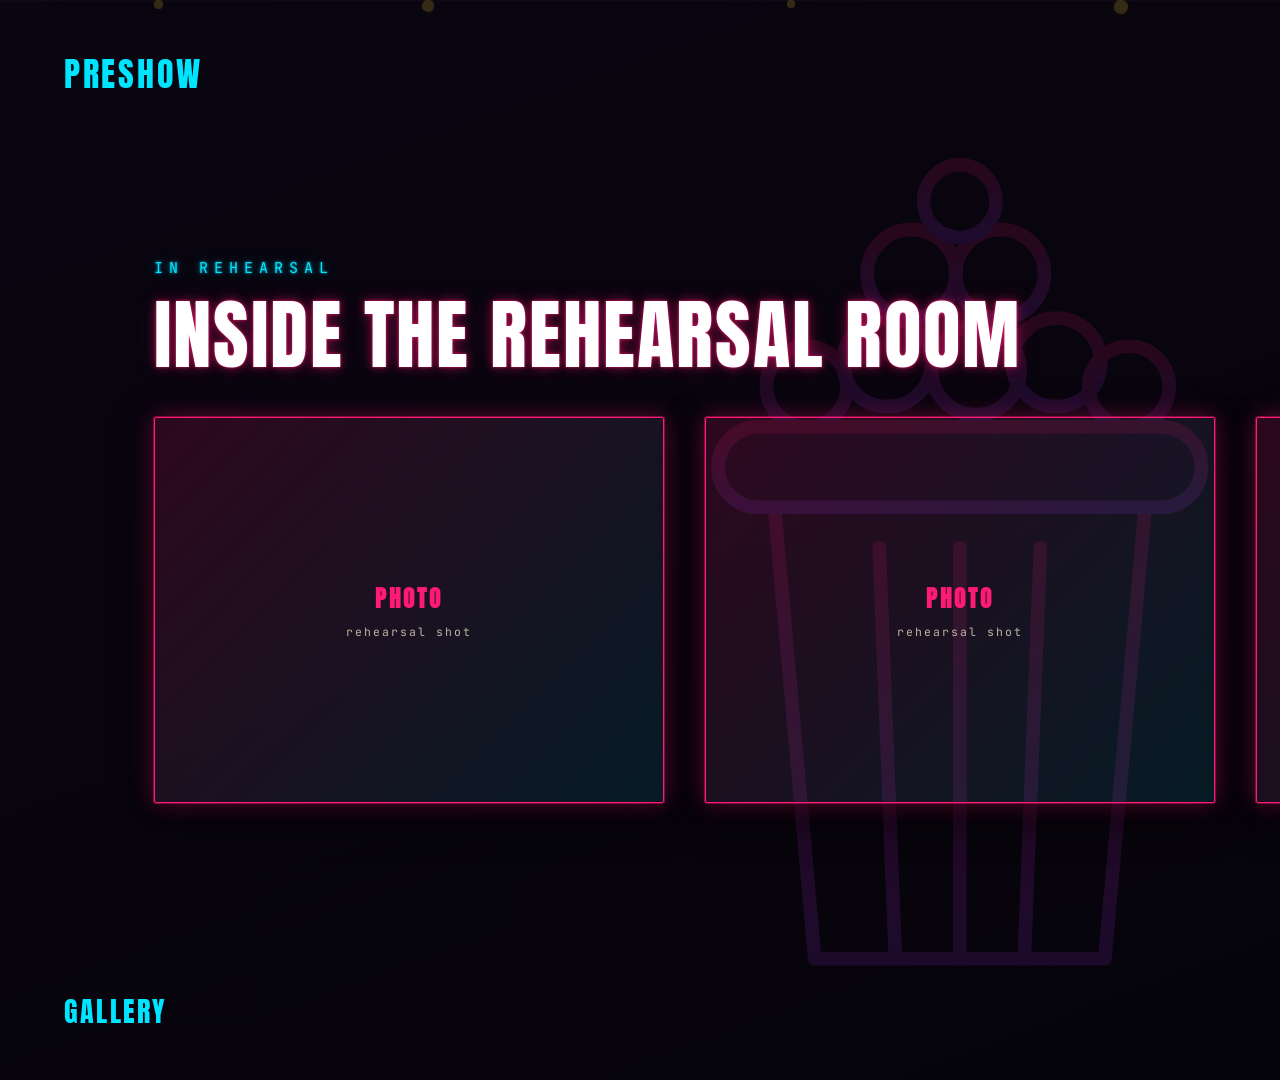
==== commit ea76322c: "Refresh Popcorn foyer preview - 2026-06-26" ====
--- a/index.html
+++ b/index.html
@@ -601,8 +601,26 @@
     }
   }
 
+  function fitPreviewCanvas() {
+    if (!preview) {
+      return;
+    }
+    const bar = document.querySelector(".ng-preview-bar");
+    const barHeight = bar ? bar.getBoundingClientRect().height : 0;
+    const availH = Math.max(0, window.innerHeight - barHeight);
+    const scale = Math.min(window.innerWidth / 1920, availH / 1080);
+    const scaledW = 1920 * scale;
+    const scaledH = 1080 * scale;
+    const left = Math.max(0, (window.innerWidth - scaledW) / 2);
+    const top = barHeight + Math.max(0, (availH - scaledH) / 2);
+    document.body.style.setProperty("--preview-scale", String(scale));
+    document.body.style.setProperty("--preview-left", `${left}px`);
+    document.body.style.setProperty("--preview-top", `${top}px`);
+  }
+
   function setupPreview() {
     if (previewBarBuilt) {
+      fitPreviewCanvas();
       return;
     }
     previewBarBuilt = true;
@@ -648,7 +666,12 @@
       const value = Number(event.target.value);
       previewDwellOverride = Number.isFinite(value) && value > 0 ? value : null;
     });
-    loadBuildStamp(document.getElementById("ngp-stamp"));
+    loadBuildStamp(document.getElementById("ngp-stamp")).finally(fitPreviewCanvas);
+    fitPreviewCanvas();
+    window.addEventListener("resize", fitPreviewCanvas);
+    if ("ResizeObserver" in window) {
+      new ResizeObserver(fitPreviewCanvas).observe(bar);
+    }
   }
 
   async function boot() {
--- a/style.css
+++ b/style.css
@@ -1092,11 +1092,16 @@
   align-items: center;
   height: 100%;
 }
+/* min-width:0 lets the grid columns shrink below their content size so a long
+   headline or poster can't force horizontal overflow that clips the corner
+   wordmark (.ng-topline). */
+.nextgen-foyer .split-text { min-width: 0; }
 .nextgen-foyer .split-layout .poster-frame {
   aspect-ratio: 1 / 1;
   width: 100%;
+  min-width: 0;
   justify-self: end;
-  max-width: 540px;
+  max-width: 460px;
 }
 .nextgen-foyer .split-text > * { margin-left: 0; }
 
@@ -1340,6 +1345,26 @@
    nextgen-foyer.html only when ?preview=1, so broadcast capture never
    sees it. Mirrors the retired mockup's .preview-header look.
    ===================================================================== */
+body.nextgen-foyer.ng-preview {
+  width: 100vw;
+  height: 100vh;
+  overflow: hidden;
+  background: #050309;
+  --preview-scale: 1;
+  --preview-left: 0px;
+  --preview-top: 0px;
+}
+
+body.nextgen-foyer.ng-preview .ng-shell {
+  position: fixed;
+  top: var(--preview-top);
+  left: var(--preview-left);
+  width: 1920px;
+  height: 1080px;
+  transform: scale(var(--preview-scale));
+  transform-origin: top left;
+}
+
 .ng-preview-bar {
   position: fixed;
   top: 0;
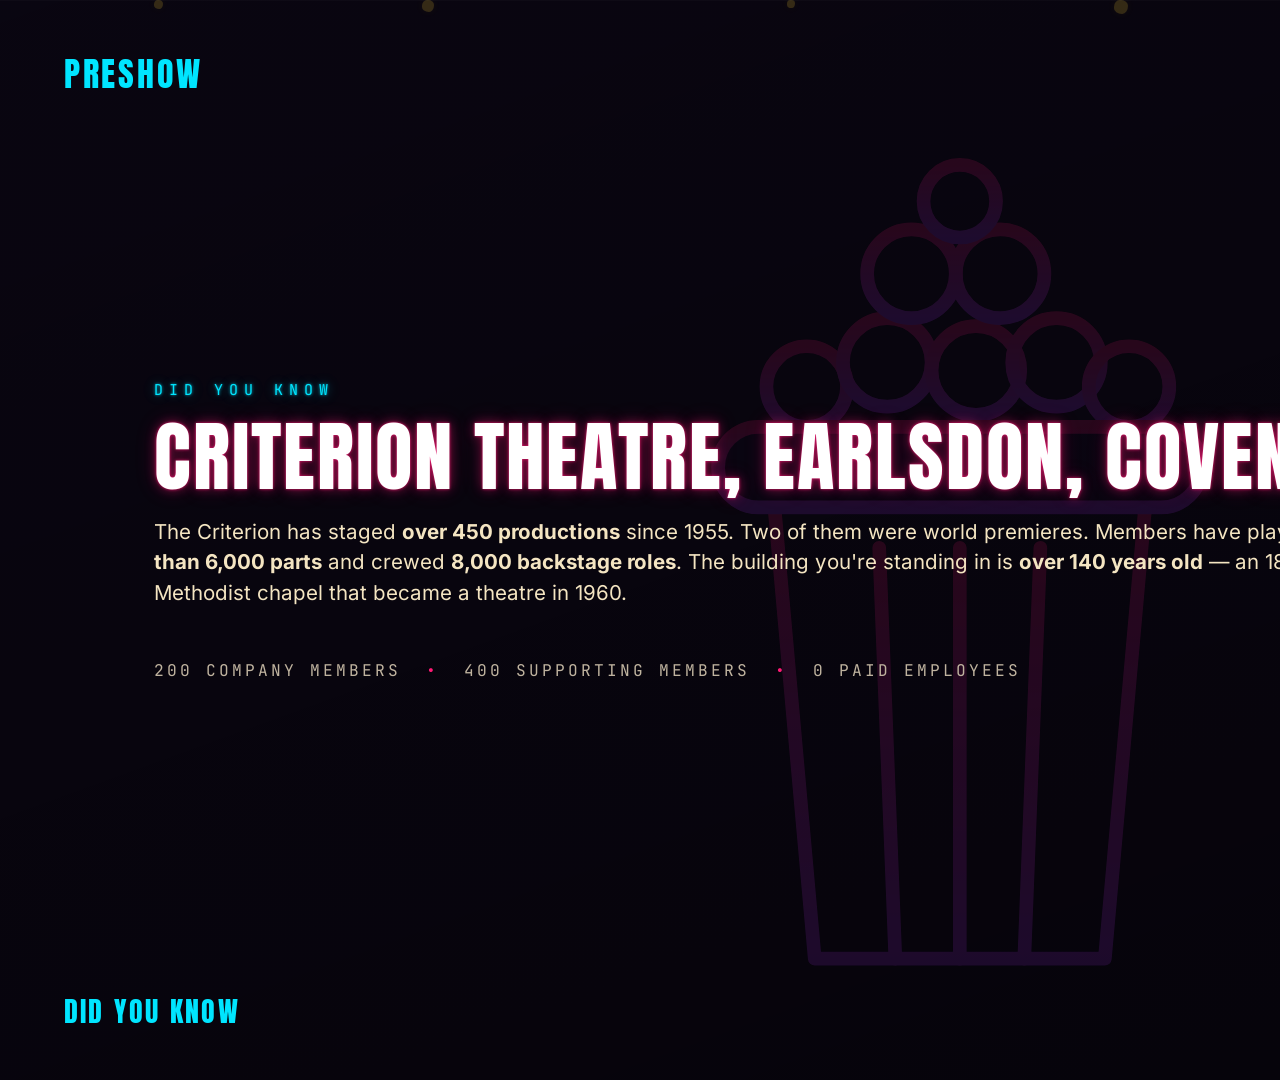
==== commit 632b772e: "Refresh Popcorn foyer preview - 2026-06-26" ====
--- a/index.html
+++ b/index.html
@@ -358,6 +358,9 @@
         timer = window.setTimeout(() => advance(), dwell * 1000);
       }
     }
+    if (preview) {
+      updatePreviewNowShowing(current);
+    }
     await updateState(current, next);
   }
 
@@ -365,6 +368,9 @@
     const current = { kind: "single", template: route.template, tag: route.name };
     setCaption(current);
     renderSlide(current);
+    if (preview) {
+      updatePreviewNowShowing(current);
+    }
     await updateState(current, null);
   }
 
@@ -464,6 +470,34 @@
   // above (advance / renderSlide / renderVideo / setCaption / clearTimer /
   // buildScheduler). None of this runs or mutates state in broadcast mode.
   // =====================================================================
+  function previewProductionId(item) {
+    return item?.production_id || referenceId(item?.production_ref) || null;
+  }
+
+  function previewSlideName(item) {
+    const productionId = previewProductionId(item);
+    const productions = ctx?.nextProductions?.productions || [];
+    const production = productionId
+      ? productions.find(candidate => candidate.id === productionId)
+      : null;
+    return production?.title
+      || item?.label
+      || item?.template
+      || (item?.source ? item.source.split("/").pop() : (item?.tag || "?"));
+  }
+
+  function previewSlideLabel(item) {
+    const id = item?.id || "current slide";
+    return `${id} \u2014 ${previewSlideName(item)}`;
+  }
+
+  function updatePreviewNowShowing(item) {
+    const target = document.getElementById("ngp-now");
+    if (target) {
+      target.textContent = item ? previewSlideLabel(item) : "No slide";
+    }
+  }
+
   function renderPreviewEntry(entry) {
     setCaption(entry);
     if (isVideo(entry)) {
@@ -471,6 +505,7 @@
     } else {
       renderSlide(entry);
     }
+    updatePreviewNowShowing(entry);
   }
 
   function recordPreviewHistory(entry) {
@@ -574,13 +609,12 @@
         (currentPlaylistItems || [])
           .filter(item => item.id)
           .map(item => {
-            const detail = item.template
-              || (item.source ? item.source.split("/").pop() : (item.tag || "?"));
-            return `<option value="${escapeHTML(item.id)}">${escapeHTML(`${item.id} \u2192 ${detail}`)}</option>`;
+            return `<option value="${escapeHTML(item.id)}">${escapeHTML(previewSlideLabel(item))}</option>`;
           }),
       );
       select.innerHTML = options.join("");
     }
+    updatePreviewNowShowing(previewHistory[previewIndex]);
     updatePreviewPlayButton();
   }
 
@@ -645,6 +679,9 @@
       </div>
       <label class="ngp-field">Jump
         <select class="ngp-select" id="ngp-jump"></select>
+      </label>
+      <label class="ngp-field">Now showing
+        <span class="ngp-stamp" id="ngp-now">No slide</span>
       </label>
       <label class="ngp-field">Dwell
         <input type="number" class="ngp-input" id="ngp-dwell" min="2" max="60" step="1" placeholder="auto">s
